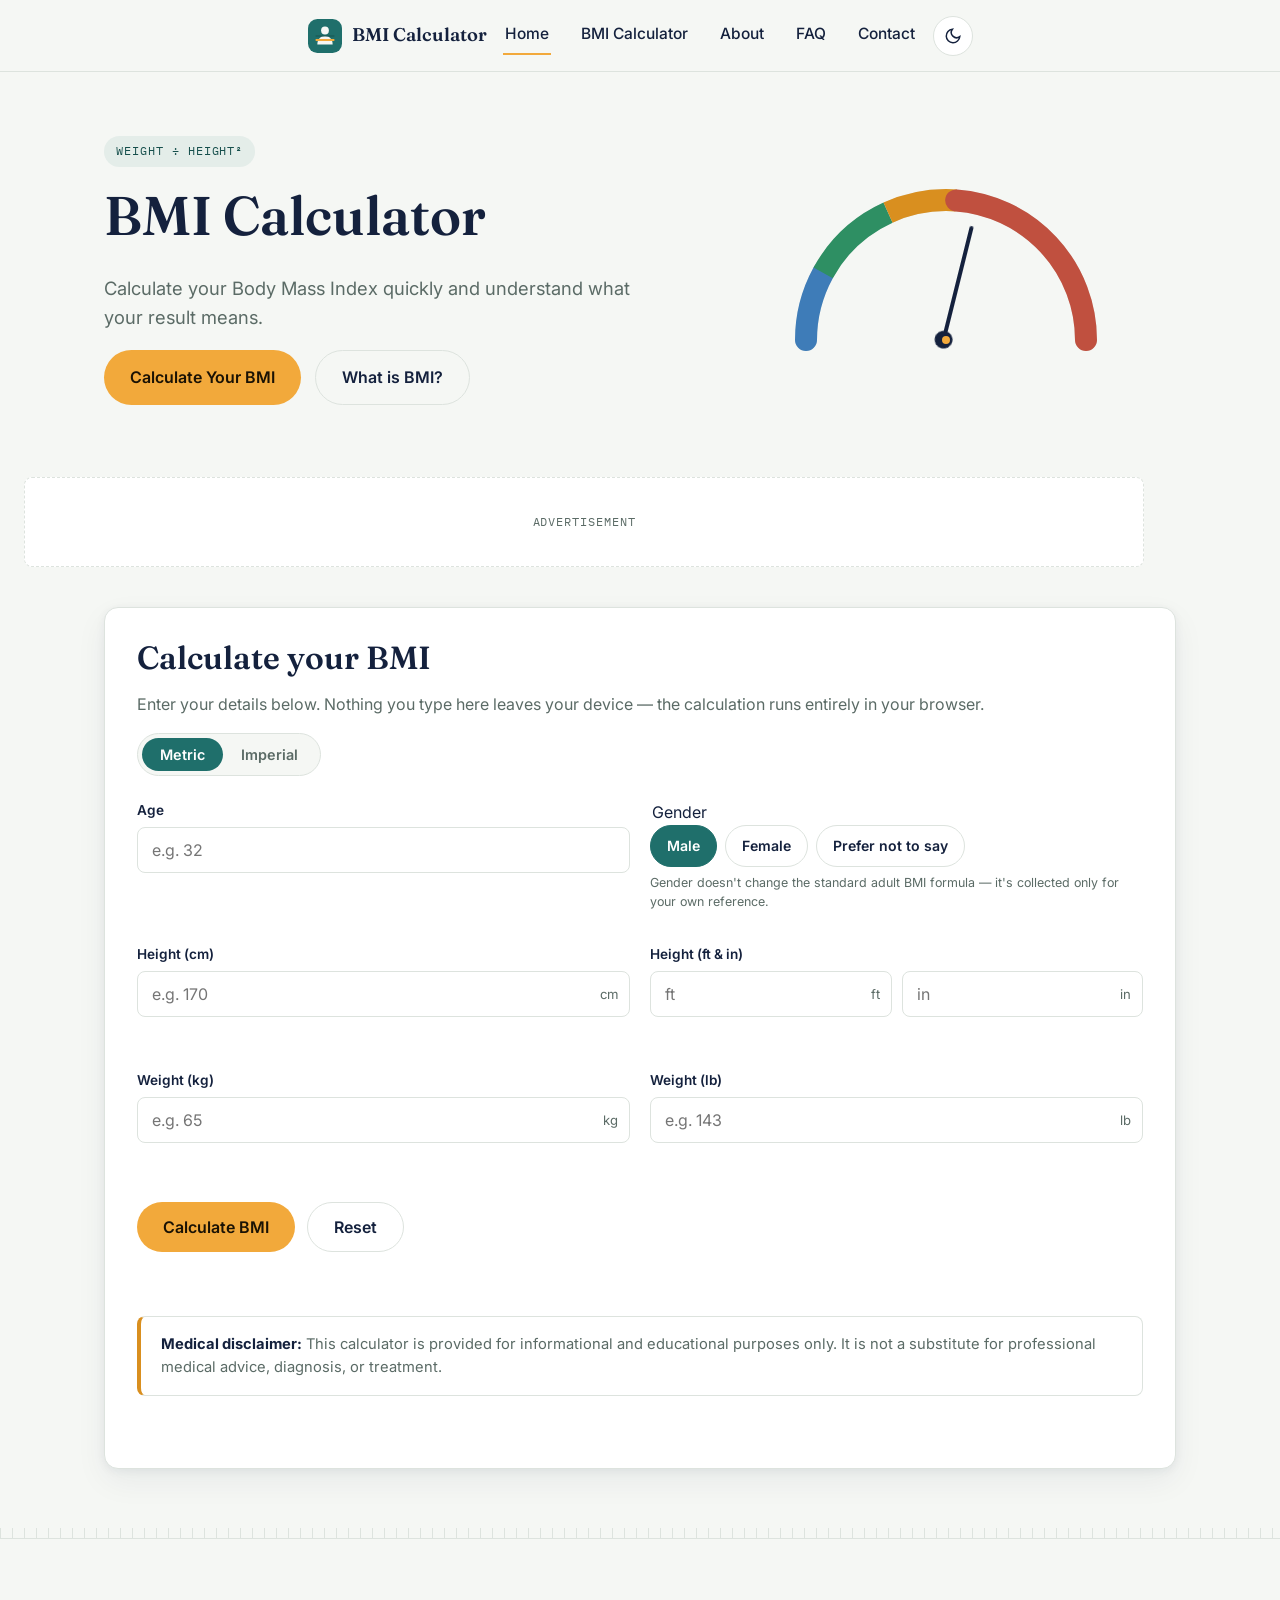
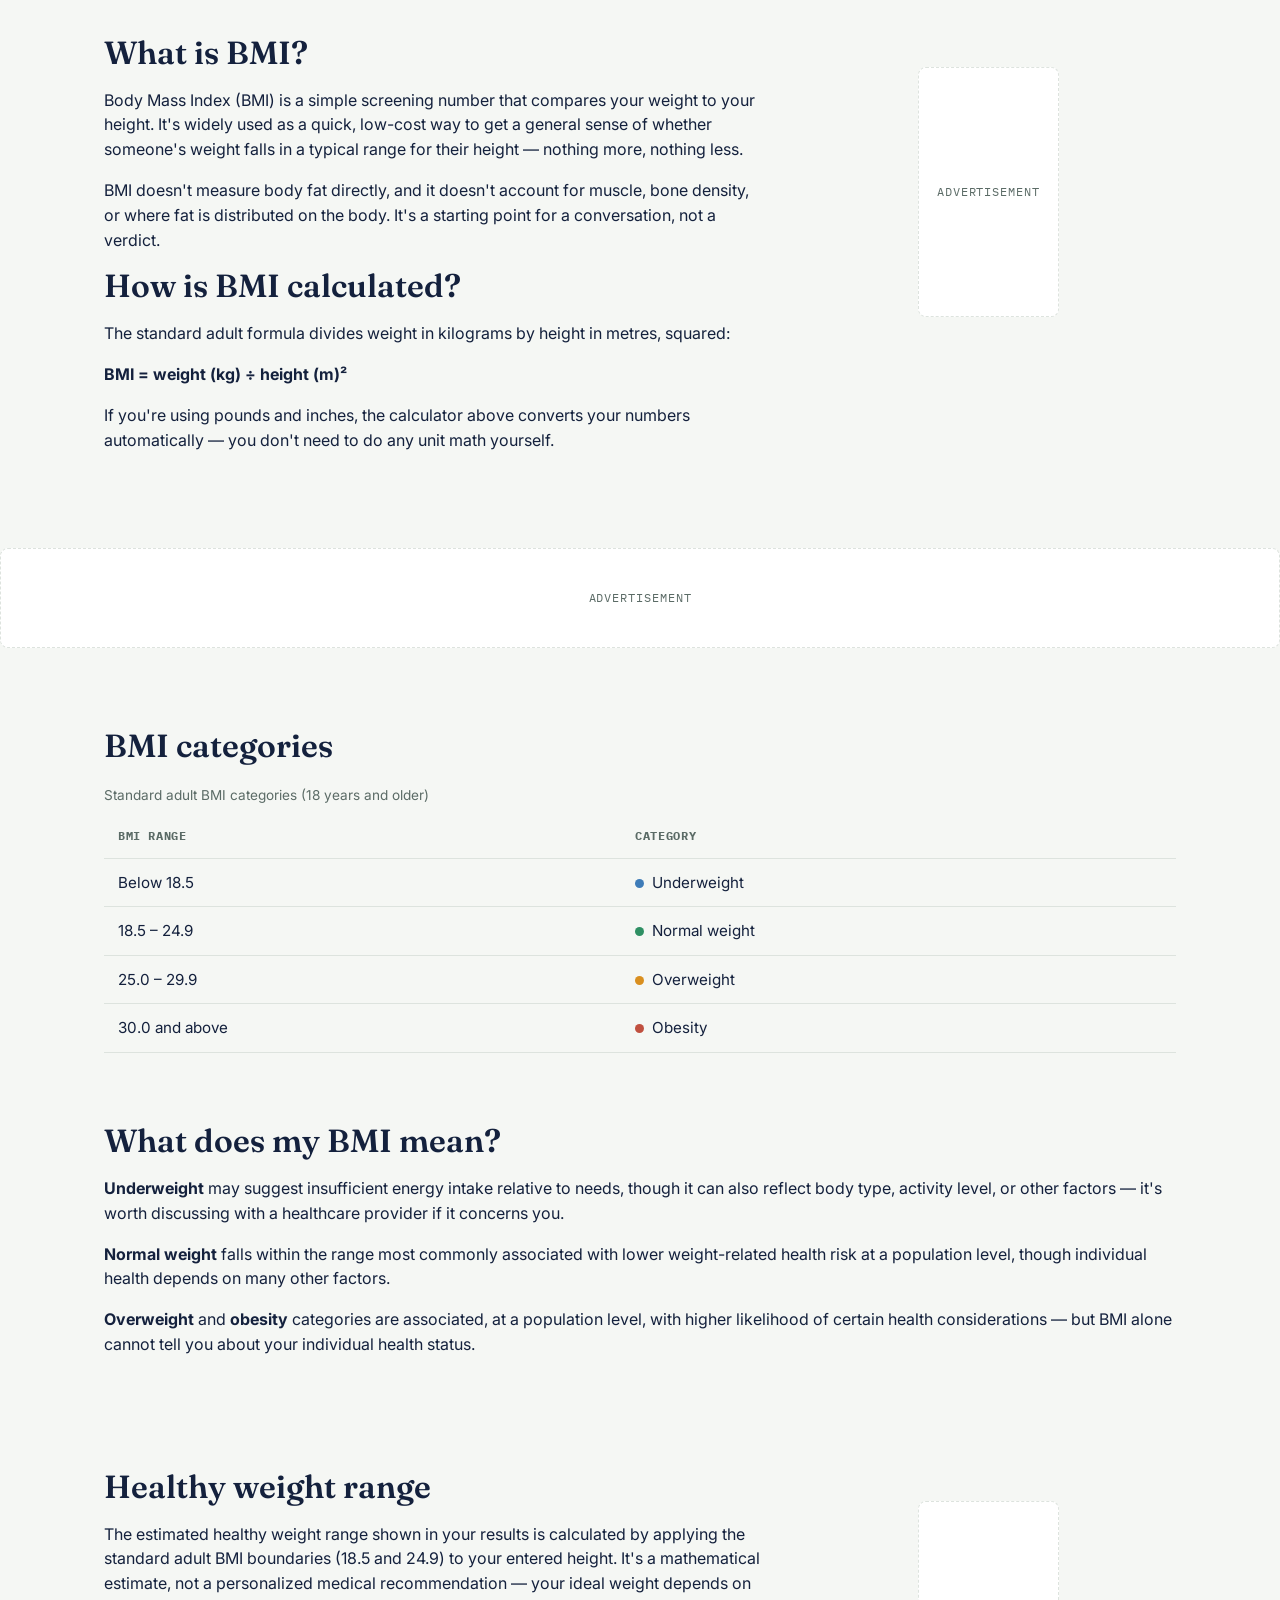
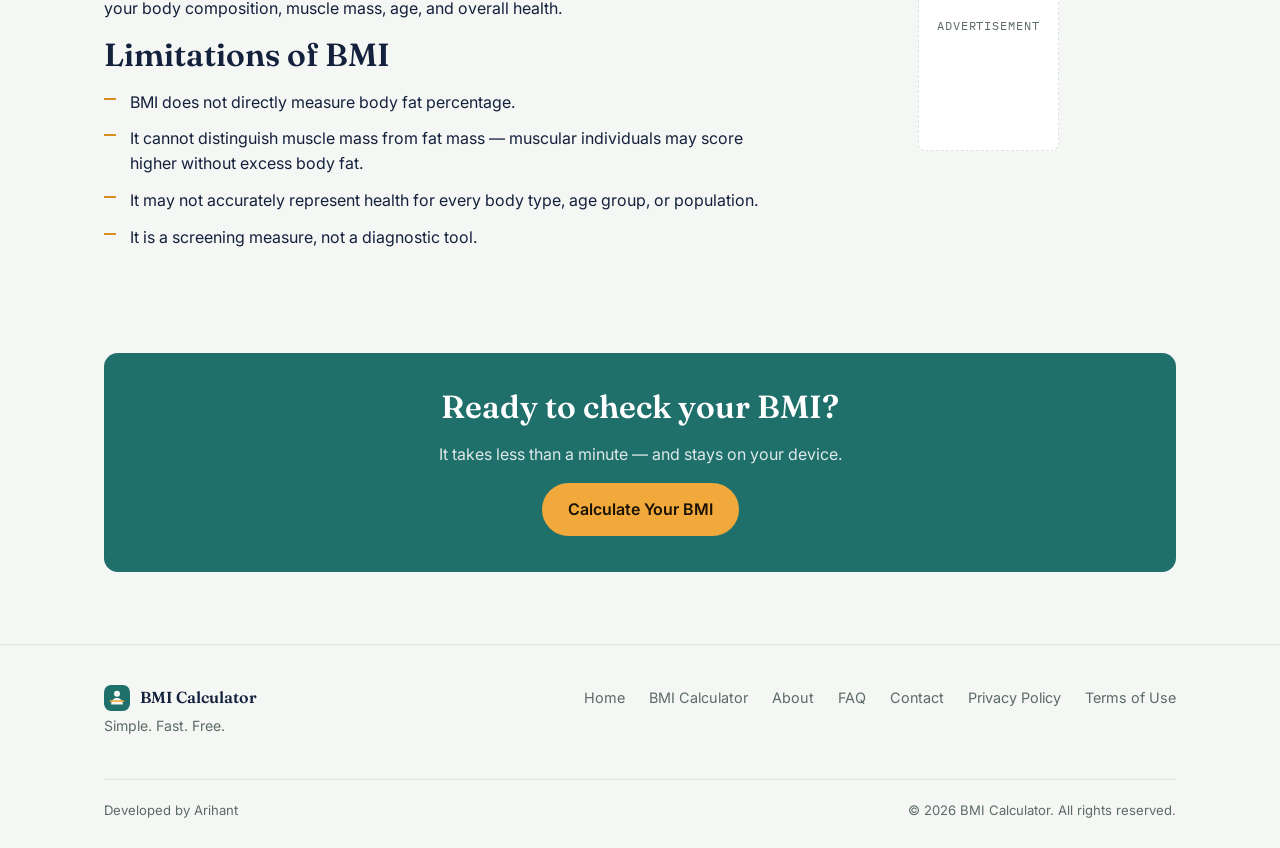
==== index.html @ 626997ce "Add files via upload" ====
<!DOCTYPE html>
<html lang="en">
<head>
<meta charset="UTF-8">
<meta name="viewport" content="width=device-width, initial-scale=1.0">
<title>BMI Calculator – Calculate Your Body Mass Index</title>
<meta name="description" content="Calculate your Body Mass Index (BMI) instantly with metric or imperial units. See your BMI category, a visual scale, and an estimated healthy weight range.">
<link rel="canonical" href="https://YOUR-DOMAIN.com/">

<!-- Open Graph -->
<meta property="og:title" content="BMI Calculator – Calculate Your Body Mass Index">
<meta property="og:description" content="A fast, free, and private BMI calculator with a visual scale and healthy weight range estimate.">
<meta property="og:type" content="website">
<meta property="og:url" content="https://YOUR-DOMAIN.com/">
<meta property="og:site_name" content="BMI Calculator">

<!-- Twitter / X -->
<meta name="twitter:card" content="summary">
<meta name="twitter:title" content="BMI Calculator – Calculate Your Body Mass Index">
<meta name="twitter:description" content="Calculate your BMI instantly and understand what your result means.">

<link rel="icon" href="favicon.svg" type="image/svg+xml">
<link rel="preconnect" href="https://fonts.googleapis.com">
<link rel="preconnect" href="https://fonts.gstatic.com" crossorigin>
<link href="https://fonts.googleapis.com/css2?family=Fraunces:opsz,wght@9..144,500;9..144,600&family=Inter:wght@400;500;600;700&family=IBM+Plex+Mono:wght@500;600&display=swap" rel="stylesheet">
<link rel="stylesheet" href="style.css">

<script type="application/ld+json">
{
  "@context": "https://schema.org",
  "@type": "WebSite",
  "name": "BMI Calculator",
  "url": "https://YOUR-DOMAIN.com/"
}
</script>
<script type="application/ld+json">
{
  "@context": "https://schema.org",
  "@type": "WebPage",
  "name": "BMI Calculator – Calculate Your Body Mass Index",
  "url": "https://YOUR-DOMAIN.com/",
  "description": "Calculate your Body Mass Index (BMI) instantly with metric or imperial units."
}
</script>
</head>
<body>
<a class="skip-link" href="#main">Skip to content</a>

<header class="site-header">
  <div class="container">
    <a href="index.html" class="brand">
      <svg viewBox="0 0 40 40" aria-hidden="true" focusable="false">
        <rect width="40" height="40" rx="11" fill="var(--teal)"/>
        <circle cx="20" cy="13.5" r="4.6" fill="var(--paper)"/>
        <path d="M11 30c0-6.5 4-10 9-10s9 3.5 9 10" fill="var(--paper)"/>
        <rect x="9" y="19" width="22" height="2" fill="var(--teal-dark)" opacity="0.5"/>
        <rect x="9" y="23.5" width="22" height="2.4" fill="var(--amber)"/>
      </svg>
      <span class="brand-full">BMI Calculator</span>
      <span class="brand-compact">BMI</span>
    </a>

    <nav class="main-nav" id="main-nav" aria-label="Primary">
      <a href="index.html" aria-current="page">Home</a>
      <a href="index.html#calculator">BMI Calculator</a>
      <a href="about.html">About</a>
      <a href="faq.html">FAQ</a>
      <a href="contact.html">Contact</a>
    </nav>

    <div class="header-actions">
      <button class="theme-toggle" type="button" aria-pressed="false" aria-label="Toggle dark mode">
        <svg class="icon-moon" viewBox="0 0 24 24" fill="none" stroke="currentColor" stroke-width="2" aria-hidden="true"><path d="M21 12.8A9 9 0 1 1 11.2 3a7 7 0 0 0 9.8 9.8Z"/></svg>
        <svg class="icon-sun" viewBox="0 0 24 24" fill="none" stroke="currentColor" stroke-width="2" aria-hidden="true"><circle cx="12" cy="12" r="4"/><path d="M12 2v3M12 19v3M4.2 4.2l2.1 2.1M17.7 17.7l2.1 2.1M2 12h3M19 12h3M4.2 19.8l2.1-2.1M17.7 6.3l2.1-2.1"/></svg>
      </button>
      <button class="nav-toggle" type="button" aria-expanded="false" aria-controls="main-nav" aria-label="Toggle menu">
        <svg viewBox="0 0 24 24" fill="none" stroke="currentColor" stroke-width="2" aria-hidden="true"><path d="M3 6h18M3 12h18M3 18h18"/></svg>
      </button>
    </div>
  </div>
</header>

<main id="main">

  <section class="hero">
    <div class="container">
      <div>
        <span class="hero-eyebrow">weight ÷ height²</span>
        <h1>BMI Calculator</h1>
        <p class="lead">Calculate your Body Mass Index quickly and understand what your result means.</p>
        <div class="hero-actions">
          <a href="#calculator" class="btn btn-primary">Calculate Your BMI</a>
          <a href="#what-is-bmi" class="btn btn-secondary">What is BMI?</a>
        </div>
      </div>
      <div class="hero-dial-wrap">
        <svg class="hero-dial" viewBox="0 0 320 200" aria-hidden="true" focusable="false">
          <path d="M20 170 A140 140 0 0 1 300 170" fill="none" stroke="var(--line)" stroke-width="22" stroke-linecap="round"/>
          <path d="M20 170 A140 140 0 0 1 300 170" fill="none" stroke="var(--cat-under)" stroke-width="22" stroke-dasharray="70 380" stroke-linecap="round"/>
          <path d="M20 170 A140 140 0 0 1 300 170" fill="none" stroke="var(--cat-normal)" stroke-width="22" stroke-dasharray="90 380" stroke-dashoffset="-70" stroke-linecap="butt"/>
          <path d="M20 170 A140 140 0 0 1 300 170" fill="none" stroke="var(--cat-over)" stroke-width="22" stroke-dasharray="70 380" stroke-dashoffset="-160" stroke-linecap="butt"/>
          <path d="M20 170 A140 140 0 0 1 300 170" fill="none" stroke="var(--cat-obese)" stroke-width="22" stroke-dasharray="210 380" stroke-dashoffset="-230" stroke-linecap="round"/>
          <g class="dial-needle">
            <line x1="160" y1="170" x2="160" y2="55" stroke="var(--ink)" stroke-width="4" stroke-linecap="round"/>
            <circle cx="160" cy="170" r="9" fill="var(--ink)"/>
          </g>
          <circle cx="160" cy="170" r="4" fill="var(--amber)"/>
        </svg>
      </div>
    </div>
  </section>

  <div class="ad-slot ad-slot-banner" role="complementary" aria-label="Advertisement placeholder">ADVERTISEMENT</div>

  <section class="calculator-section" id="calculator">
    <div class="container">
      <div class="calculator-card">
        <h2>Calculate your BMI</h2>
        <p class="muted">Enter your details below. Nothing you type here leaves your device — the calculation runs entirely in your browser.</p>

        <div class="unit-switch" role="group" aria-label="Unit system">
          <button type="button" data-unit="metric" aria-pressed="true">Metric</button>
          <button type="button" data-unit="imperial" aria-pressed="false">Imperial</button>
        </div>

        <form id="bmi-form" novalidate>
          <div class="form-grid">

            <div class="field">
              <label for="age">Age</label>
              <input type="number" id="age" name="age" min="2" max="120" step="1" inputmode="numeric" placeholder="e.g. 32" aria-describedby="age-error">
              <p class="field-error" id="age-error" aria-live="polite"></p>
            </div>

            <fieldset class="field">
              <legend>Gender</legend>
              <div class="radio-row">
                <label class="radio-pill">
                  <input type="radio" name="gender" value="male" checked>
                  <span>Male</span>
                </label>
                <label class="radio-pill">
                  <input type="radio" name="gender" value="female">
                  <span>Female</span>
                </label>
                <label class="radio-pill">
                  <input type="radio" name="gender" value="unspecified">
                  <span>Prefer not to say</span>
                </label>
              </div>
              <p class="hint">Gender doesn't change the standard adult BMI formula — it's collected only for your own reference.</p>
            </fieldset>

            <div class="field" id="height-metric-wrap">
              <label for="height-cm">Height (cm)</label>
              <div class="input-suffix-wrap">
                <input type="number" id="height-cm" name="height-cm" min="60" max="260" step="0.1" inputmode="decimal" placeholder="e.g. 170" aria-describedby="height-cm-error">
                <span class="input-suffix">cm</span>
              </div>
              <p class="field-error" id="height-cm-error" aria-live="polite"></p>
            </div>

            <div class="field" id="height-imperial-wrap" hidden>
              <label for="height-ft">Height (ft &amp; in)</label>
              <div class="input-row">
                <div class="input-suffix-wrap">
                  <input type="number" id="height-ft" name="height-ft" min="1" max="8" step="1" inputmode="numeric" placeholder="ft">
                  <span class="input-suffix">ft</span>
                </div>
                <div class="input-suffix-wrap">
                  <input type="number" id="height-in" name="height-in" min="0" max="11" step="1" inputmode="numeric" placeholder="in">
                  <span class="input-suffix">in</span>
                </div>
              </div>
              <p class="field-error" id="height-ft-error" aria-live="polite"></p>
            </div>

            <div class="field" id="weight-metric-wrap">
              <label for="weight-kg">Weight (kg)</label>
              <div class="input-suffix-wrap">
                <input type="number" id="weight-kg" name="weight-kg" min="2" max="400" step="0.1" inputmode="decimal" placeholder="e.g. 65" aria-describedby="weight-kg-error">
                <span class="input-suffix">kg</span>
              </div>
              <p class="field-error" id="weight-kg-error" aria-live="polite"></p>
            </div>

            <div class="field" id="weight-imperial-wrap" hidden>
              <label for="weight-lb">Weight (lb)</label>
              <div class="input-suffix-wrap">
                <input type="number" id="weight-lb" name="weight-lb" min="4" max="900" step="0.1" inputmode="decimal" placeholder="e.g. 143">
                <span class="input-suffix">lb</span>
              </div>
              <p class="field-error" id="weight-lb-error" aria-live="polite"></p>
            </div>

          </div>

          <div class="form-actions">
            <button type="submit" class="btn btn-primary">Calculate BMI</button>
            <button type="button" id="reset-btn" class="btn btn-secondary">Reset</button>
          </div>
          <p class="status-msg" id="status-msg" role="status" aria-live="polite"></p>
        </form>

        <div class="results-panel" id="results-panel" aria-live="polite">
          <div class="readout">
            <div>
              <div class="readout-label">Your BMI</div>
              <div class="readout-value" id="readout-value">0.0</div>
            </div>
            <div class="readout-category">
              <span class="cat-dot" id="category-dot"></span><span id="readout-category">—</span>
            </div>
          </div>

          <div class="gauge-wrap">
            <div class="gauge-labels">
              <span>Underweight</span><span>Normal</span><span>Overweight</span><span>Obesity</span>
            </div>
            <div class="gauge-track">
              <span class="gauge-seg under"></span>
              <span class="gauge-seg normal"></span>
              <span class="gauge-seg over"></span>
              <span class="gauge-seg obese"></span>
              <span class="gauge-marker" id="gauge-marker" data-bmi="0.0"></span>
            </div>
            <div class="gauge-ticks"><span>10</span><span>18.5</span><span>25</span><span>30</span><span>40+</span></div>
          </div>

          <div class="teen-notice" id="teen-notice" hidden>
            <h3>About BMI for people under 18</h3>
            <p>Standard adult BMI categories (underweight, normal, overweight, obesity) don't directly apply to children and teenagers. Pediatric BMI is typically interpreted using <strong>age- and sex-specific BMI percentiles</strong> compared against growth charts, since healthy body composition changes as children grow. This calculator does not provide a pediatric diagnosis or percentile assessment — a pediatrician or healthcare provider is the right resource for interpreting a young person's BMI.</p>
          </div>

          <div class="results-grid" id="adult-stats">
            <div class="result-stat">
              <div class="stat-label">Adult BMI reference range (normal)</div>
              <div class="stat-value" id="stat-range">18.5 – 24.9</div>
            </div>
            <div class="result-stat">
              <div class="stat-label">Estimated healthy weight range for your height</div>
              <div class="stat-value" id="stat-healthy-weight">—</div>
            </div>
          </div>

          <div class="result-actions">
            <button type="button" id="calc-again-btn" class="btn-ghost">Calculate again</button>
            <button type="button" id="copy-btn" class="btn-ghost">Copy result</button>
            <button type="button" id="share-btn" class="btn-ghost">Share result</button>
          </div>

          <div class="history-block">
            <h3>Your recent results</h3>
            <p class="hint muted">Saved only on this device. You can clear it anytime.</p>
            <ul class="history-list" id="history-list"></ul>
            <button type="button" id="clear-history" class="link-danger">Clear saved results</button>
          </div>
        </div>

        <div class="disclaimer">
          <strong>Medical disclaimer:</strong> This calculator is provided for informational and educational purposes only. It is not a substitute for professional medical advice, diagnosis, or treatment.
        </div>
      </div>
    </div>
  </section>

  <div class="tick-rule" aria-hidden="true"></div>

  <section class="section" id="what-is-bmi">
    <div class="container">
      <div class="two-col">
        <div>
          <h2>What is BMI?</h2>
          <p>Body Mass Index (BMI) is a simple screening number that compares your weight to your height. It's widely used as a quick, low-cost way to get a general sense of whether someone's weight falls in a typical range for their height — nothing more, nothing less.</p>
          <p>BMI doesn't measure body fat directly, and it doesn't account for muscle, bone density, or where fat is distributed on the body. It's a starting point for a conversation, not a verdict.</p>

          <h2>How is BMI calculated?</h2>
          <p>The standard adult formula divides weight in kilograms by height in metres, squared:</p>
          <p><strong>BMI = weight (kg) ÷ height (m)²</strong></p>
          <p>If you're using pounds and inches, the calculator above converts your numbers automatically — you don't need to do any unit math yourself.</p>
        </div>

        <div class="ad-slot ad-slot-sidebar" role="complementary" aria-label="Advertisement placeholder">ADVERTISEMENT</div>
      </div>
    </div>
  </section>

  <div class="ad-slot ad-slot-inline" role="complementary" aria-label="Advertisement placeholder">ADVERTISEMENT</div>

  <section class="section">
    <div class="container">
      <h2>BMI categories</h2>
      <table class="bmi-table">
        <caption>Standard adult BMI categories (18 years and older)</caption>
        <thead>
          <tr><th scope="col">BMI range</th><th scope="col">Category</th></tr>
        </thead>
        <tbody>
          <tr><td>Below 18.5</td><td><span class="cat-dot" style="background:var(--cat-under)"></span>Underweight</td></tr>
          <tr><td>18.5 – 24.9</td><td><span class="cat-dot" style="background:var(--cat-normal)"></span>Normal weight</td></tr>
          <tr><td>25.0 – 29.9</td><td><span class="cat-dot" style="background:var(--cat-over)"></span>Overweight</td></tr>
          <tr><td>30.0 and above</td><td><span class="cat-dot" style="background:var(--cat-obese)"></span>Obesity</td></tr>
        </tbody>
      </table>

      <h2 style="margin-top:2.2em">What does my BMI mean?</h2>
      <p><strong>Underweight</strong> may suggest insufficient energy intake relative to needs, though it can also reflect body type, activity level, or other factors — it's worth discussing with a healthcare provider if it concerns you.</p>
      <p><strong>Normal weight</strong> falls within the range most commonly associated with lower weight-related health risk at a population level, though individual health depends on many other factors.</p>
      <p><strong>Overweight</strong> and <strong>obesity</strong> categories are associated, at a population level, with higher likelihood of certain health considerations — but BMI alone cannot tell you about your individual health status.</p>
    </div>
  </section>

  <section class="section">
    <div class="container two-col">
      <div>
        <h2>Healthy weight range</h2>
        <p>The estimated healthy weight range shown in your results is calculated by applying the standard adult BMI boundaries (18.5 and 24.9) to your entered height. It's a mathematical estimate, not a personalized medical recommendation — your ideal weight depends on your body composition, muscle mass, age, and overall health.</p>

        <h2>Limitations of BMI</h2>
        <ul class="limits-list">
          <li>BMI does not directly measure body fat percentage.</li>
          <li>It cannot distinguish muscle mass from fat mass — muscular individuals may score higher without excess body fat.</li>
          <li>It may not accurately represent health for every body type, age group, or population.</li>
          <li>It is a screening measure, not a diagnostic tool.</li>
        </ul>
      </div>
      <div class="ad-slot ad-slot-sidebar" role="complementary" aria-label="Advertisement placeholder">ADVERTISEMENT</div>
    </div>
  </section>

  <section class="section">
    <div class="container">
      <div class="cta-banner">
        <h2>Ready to check your BMI?</h2>
        <p style="color:rgba(255,255,255,0.85)">It takes less than a minute — and stays on your device.</p>
        <a href="#calculator" class="btn btn-primary">Calculate Your BMI</a>
      </div>
    </div>
  </section>

</main>

<footer class="site-footer">
  <div class="container">
    <div class="footer-top">
      <div>
        <div class="footer-brand">
          <svg viewBox="0 0 40 40" aria-hidden="true" focusable="false">
            <rect width="40" height="40" rx="11" fill="var(--teal)"/>
            <circle cx="20" cy="13.5" r="4.6" fill="var(--paper)"/>
            <path d="M11 30c0-6.5 4-10 9-10s9 3.5 9 10" fill="var(--paper)"/>
            <rect x="9" y="23.5" width="22" height="2.4" fill="var(--amber)"/>
          </svg>
          <span>BMI Calculator</span>
        </div>
        <p class="footer-tagline">Simple. Fast. Free.</p>
      </div>
      <ul class="footer-links">
        <li><a href="index.html">Home</a></li>
        <li><a href="index.html#calculator">BMI Calculator</a></li>
        <li><a href="about.html">About</a></li>
        <li><a href="faq.html">FAQ</a></li>
        <li><a href="contact.html">Contact</a></li>
        <li><a href="privacy.html">Privacy Policy</a></li>
        <li><a href="terms.html">Terms of Use</a></li>
      </ul>
    </div>
    <div class="footer-bottom">
      <span>Developed by Arihant</span>
      <span>© 2026 BMI Calculator. All rights reserved.</span>
    </div>
  </div>
</footer>

<script src="script.js"></script>
</body>
</html>
---- style.css ----
/* =========================================================
   BMI Calculator — style.css
   Design language: "instrument readout" — a digital scale
   display paired with a measuring-tape tick rhythm.
   ========================================================= */

/* ---------- Design tokens ---------- */
:root {
  /* Brand colors */
  --ink: #14213D;          /* primary text, dark navy */
  --teal: #1F6F6B;         /* primary brand color */
  --teal-dark: #164F4C;
  --amber: #F2A93B;        /* accent — CTA, gauge marker */
  --amber-dark: #D98F1F;

  /* Neutrals */
  --paper: #F5F7F4;        /* page background */
  --surface: #FFFFFF;      /* card surface */
  --line: #DDE3DE;         /* hairline borders */
  --muted: #5B6B66;        /* secondary text */

  /* Category colors (never used alone — always paired with text/icon) */
  --cat-under: #3E7CB8;
  --cat-normal: #2E8F63;
  --cat-over: #D98F1F;
  --cat-obese: #C0503F;

  /* Type */
  --font-display: "Fraunces", Georgia, serif;
  --font-body: "Inter", -apple-system, BlinkMacSystemFont, "Segoe UI", sans-serif;
  --font-mono: "IBM Plex Mono", "SFMono-Regular", Consolas, monospace;

  /* Layout */
  --maxw: 1120px;
  --radius: 14px;
  --radius-sm: 8px;
  --shadow: 0 2px 10px rgba(20, 33, 61, 0.06), 0 12px 32px rgba(20, 33, 61, 0.06);
  --header-h: 72px;

  color-scheme: light;
}

[data-theme="dark"] {
  --ink: #E7ECEF;
  --teal: #4FBDB6;
  --teal-dark: #2E8A84;
  --amber: #F2B75C;
  --amber-dark: #D99A2E;

  --paper: #0F1720;
  --surface: #182430;
  --line: #2A3946;
  --muted: #9DB0AC;

  --cat-under: #6FA8DC;
  --cat-normal: #5FBF8E;
  --cat-over: #E3A94A;
  --cat-obese: #E07A68;

  --shadow: 0 2px 12px rgba(0, 0, 0, 0.35), 0 20px 40px rgba(0, 0, 0, 0.3);
  color-scheme: dark;
}

/* ---------- Reset ---------- */
* { box-sizing: border-box; }
html, body { margin: 0; padding: 0; }
img, svg { display: block; max-width: 100%; }
button { font-family: inherit; }
ul { margin: 0; padding: 0; }

html {
  scroll-behavior: smooth;
}
@media (prefers-reduced-motion: reduce) {
  html { scroll-behavior: auto; }
  *, *::before, *::after { animation-duration: 0.001ms !important; transition-duration: 0.001ms !important; }
}

body {
  font-family: var(--font-body);
  background: var(--paper);
  color: var(--ink);
  line-height: 1.55;
  -webkit-font-smoothing: antialiased;
  transition: background-color 0.25s ease, color 0.25s ease;
  overflow-x: hidden;
}

a { color: var(--teal-dark); text-decoration: none; }
[data-theme="dark"] a { color: var(--teal); }
a:hover { text-decoration: underline; }

h1, h2, h3 {
  font-family: var(--font-display);
  color: var(--ink);
  line-height: 1.15;
  margin: 0 0 0.5em;
  font-optical-sizing: auto;
}

h1 { font-size: clamp(2.2rem, 4.5vw, 3.4rem); font-weight: 600; }
h2 { font-size: clamp(1.5rem, 2.6vw, 2rem); font-weight: 600; }
h3 { font-size: 1.15rem; font-weight: 600; }

p { margin: 0 0 1em; color: var(--ink); }
.muted { color: var(--muted); }

.container {
  max-width: var(--maxw);
  margin: 0 auto;
  padding: 0 24px;
}

.visually-hidden {
  position: absolute;
  width: 1px; height: 1px;
  overflow: hidden;
  clip: rect(0 0 0 0);
  white-space: nowrap;
}

/* Focus visibility */
a:focus-visible,
button:focus-visible,
input:focus-visible,
select:focus-visible,
summary:focus-visible,
[tabindex]:focus-visible {
  outline: 3px solid var(--amber-dark);
  outline-offset: 2px;
  border-radius: 4px;
}

/* Tick-rule divider — the site's recurring measurement motif */
.tick-rule {
  height: 14px;
  background-image: repeating-linear-gradient(
    to right,
    var(--line) 0, var(--line) 1px, transparent 1px, transparent 12px
  );
  background-position: bottom;
  background-size: 100% 10px;
  background-repeat: repeat-x;
  border-bottom: 1px solid var(--line);
  margin: 0 0 48px;
}

/* ---------- Skip link ---------- */
.skip-link {
  position: absolute;
  left: -999px;
  top: 0;
  background: var(--ink);
  color: var(--paper);
  padding: 10px 16px;
  z-index: 200;
  border-radius: 0 0 8px 0;
}
.skip-link:focus {
  left: 0;
}

/* ---------- Header ---------- */
.site-header {
  position: sticky;
  top: 0;
  z-index: 100;
  background: var(--paper);
  border-bottom: 1px solid var(--line);
  height: var(--header-h);
  display: flex;
  align-items: center;
}
.site-header .container {
  display: flex;
  align-items: center;
  justify-content: space-between;
  gap: 16px;
}

.brand {
  display: flex;
  align-items: center;
  gap: 10px;
  font-family: var(--font-display);
  font-weight: 600;
  font-size: 1.15rem;
  color: var(--ink);
}
.brand:hover { text-decoration: none; }
.brand svg { width: 34px; height: 34px; flex-shrink: 0; }
.brand .brand-compact { display: none; }

.main-nav {
  display: flex;
  align-items: center;
  gap: 28px;
}
.main-nav a {
  color: var(--ink);
  font-size: 0.97rem;
  font-weight: 500;
  padding: 6px 2px;
  border-bottom: 2px solid transparent;
}
.main-nav a:hover,
.main-nav a[aria-current="page"] {
  border-bottom-color: var(--amber);
  text-decoration: none;
}

.header-actions {
  display: flex;
  align-items: center;
  gap: 10px;
}

.theme-toggle {
  width: 40px;
  height: 40px;
  border-radius: 50%;
  border: 1px solid var(--line);
  background: var(--surface);
  display: inline-flex;
  align-items: center;
  justify-content: center;
  cursor: pointer;
  color: var(--ink);
  transition: transform 0.2s ease, background-color 0.2s ease;
}
.theme-toggle:hover { transform: rotate(15deg); }
.theme-toggle svg { width: 18px; height: 18px; }
.theme-toggle .icon-sun { display: none; }
[data-theme="dark"] .theme-toggle .icon-moon { display: none; }
[data-theme="dark"] .theme-toggle .icon-sun { display: block; }

.nav-toggle {
  display: none;
  width: 40px;
  height: 40px;
  border: 1px solid var(--line);
  border-radius: var(--radius-sm);
  background: var(--surface);
  align-items: center;
  justify-content: center;
  cursor: pointer;
}
.nav-toggle svg { width: 20px; height: 20px; color: var(--ink); }

@media (max-width: 820px) {
  .main-nav {
    position: absolute;
    top: var(--header-h);
    left: 0;
    right: 0;
    background: var(--paper);
    border-bottom: 1px solid var(--line);
    flex-direction: column;
    align-items: stretch;
    gap: 0;
    padding: 8px 24px 16px;
    display: none;
    box-shadow: var(--shadow);
  }
  .main-nav.open { display: flex; }
  .main-nav a {
    padding: 12px 0;
    border-bottom: 1px solid var(--line);
  }
  .nav-toggle { display: inline-flex; }
  .brand .brand-full { display: none; }
  .brand .brand-compact { display: inline; }
}

/* ---------- Hero ---------- */
.hero {
  padding: 64px 0 40px;
}
.hero .container {
  display: grid;
  grid-template-columns: 1.1fr 0.9fr;
  gap: 48px;
  align-items: center;
}
.hero-eyebrow {
  display: inline-flex;
  align-items: center;
  gap: 8px;
  font-family: var(--font-mono);
  font-size: 0.75rem;
  letter-spacing: 0.08em;
  text-transform: uppercase;
  color: var(--teal-dark);
  background: rgba(31, 111, 107, 0.08);
  padding: 6px 12px;
  border-radius: 999px;
  margin-bottom: 18px;
}
[data-theme="dark"] .hero-eyebrow { color: var(--teal); background: rgba(79, 189, 182, 0.12); }

.hero p.lead {
  font-size: 1.15rem;
  color: var(--muted);
  max-width: 46ch;
}
.btn {
  display: inline-flex;
  align-items: center;
  gap: 8px;
  font-weight: 600;
  font-size: 1rem;
  padding: 14px 26px;
  border-radius: 999px;
  border: none;
  cursor: pointer;
  transition: transform 0.15s ease, box-shadow 0.15s ease, background-color 0.15s ease;
  font-family: var(--font-body);
}
.btn-primary {
  background: var(--amber);
  color: #1A1204;
}
.btn-primary:hover { background: var(--amber-dark); transform: translateY(-1px); }
.btn-secondary {
  background: transparent;
  color: var(--ink);
  border: 1px solid var(--line);
}
.btn-secondary:hover { border-color: var(--teal); color: var(--teal-dark); }
[data-theme="dark"] .btn-secondary:hover { color: var(--teal); }

.hero-actions { display: flex; gap: 14px; margin-top: 8px; flex-wrap: wrap; }

/* Hero dial illustration */
.hero-dial-wrap { display: flex; justify-content: center; }
.hero-dial { width: min(320px, 100%); height: auto; }
.dial-needle {
  transform-origin: 160px 160px;
  animation: needle-settle 1.6s cubic-bezier(.2,.9,.25,1) 0.2s both;
}
@keyframes needle-settle {
  0% { transform: rotate(-70deg); }
  60% { transform: rotate(28deg); }
  100% { transform: rotate(14deg); }
}
@media (prefers-reduced-motion: reduce) {
  .dial-needle { animation: none; transform: rotate(14deg); }
}

@media (max-width: 900px) {
  .hero .container { grid-template-columns: 1fr; text-align: left; }
  .hero-dial-wrap { order: -1; margin-bottom: 8px; }
  .hero-dial { width: 200px; }
}

/* ---------- Ad slots ---------- */
.ad-slot {
  border: 1px dashed var(--line);
  border-radius: var(--radius-sm);
  background: var(--surface);
  color: var(--muted);
  font-family: var(--font-mono);
  font-size: 0.72rem;
  letter-spacing: 0.08em;
  text-transform: uppercase;
  display: flex;
  align-items: center;
  justify-content: center;
  text-align: center;
  padding: 18px;
  margin: 32px auto;
}
.ad-slot-banner { max-width: var(--maxw); min-height: 90px; margin-left: 24px; margin-right: 24px; }
.ad-slot-inline { min-height: 100px; }
.ad-slot-sidebar { min-height: 250px; }

/* ---------- Calculator ---------- */
.calculator-section { padding: 8px 0 56px; }
.calculator-card {
  background: var(--surface);
  border: 1px solid var(--line);
  border-radius: var(--radius);
  box-shadow: var(--shadow);
  padding: 32px;
}

.unit-switch {
  display: inline-flex;
  border: 1px solid var(--line);
  border-radius: 999px;
  padding: 4px;
  background: var(--paper);
  margin-bottom: 24px;
}
.unit-switch button {
  border: none;
  background: transparent;
  padding: 8px 18px;
  border-radius: 999px;
  font-weight: 600;
  font-size: 0.9rem;
  color: var(--muted);
  cursor: pointer;
}
.unit-switch button[aria-pressed="true"] {
  background: var(--teal);
  color: #fff;
}

.form-grid {
  display: grid;
  grid-template-columns: repeat(2, 1fr);
  gap: 20px;
}
.field { display: flex; flex-direction: column; gap: 6px; }
.field.full { grid-column: 1 / -1; }
.field label {
  font-size: 0.85rem;
  font-weight: 600;
  color: var(--ink);
}
.field .hint { font-size: 0.78rem; color: var(--muted); }

.input-row { display: flex; gap: 10px; }
.input-suffix-wrap {
  position: relative;
  flex: 1;
  min-width: 0;
}
input[type="number"], input[type="text"], select {
  width: 100%;
  padding: 12px 14px;
  border: 1px solid var(--line);
  border-radius: var(--radius-sm);
  background: var(--surface);
  color: var(--ink);
  font-size: 1rem;
  font-family: var(--font-body);
  transition: border-color 0.15s ease;
}
input[type="number"]::-webkit-outer-spin-button,
input[type="number"]::-webkit-inner-spin-button { margin-left: 4px; }
input:focus, select:focus { border-color: var(--teal); }
.input-suffix {
  position: absolute;
  right: 12px;
  top: 50%;
  transform: translateY(-50%);
  font-size: 0.82rem;
  color: var(--muted);
  pointer-events: none;
}

fieldset.field {
  border: none;
  padding: 0;
  margin: 0;
}
.radio-row { display: flex; gap: 8px; flex-wrap: wrap; }
.radio-pill {
  position: relative;
}
.radio-pill input {
  position: absolute;
  opacity: 0;
  width: 100%; height: 100%;
  cursor: pointer;
  margin: 0;
}
.radio-pill span {
  display: inline-flex;
  padding: 9px 16px;
  border: 1px solid var(--line);
  border-radius: 999px;
  font-size: 0.88rem;
  color: var(--ink);
  cursor: pointer;
}
.radio-pill input:checked + span {
  background: var(--teal);
  border-color: var(--teal);
  color: #fff;
}
.radio-pill input:focus-visible + span {
  outline: 3px solid var(--amber-dark);
  outline-offset: 2px;
}

.field-error {
  font-size: 0.8rem;
  color: var(--cat-obese);
  min-height: 1.1em;
}
input[aria-invalid="true"] { border-color: var(--cat-obese); }

.form-actions {
  display: flex;
  gap: 12px;
  margin-top: 26px;
  flex-wrap: wrap;
}

/* ---------- Results ---------- */
.results-panel {
  margin-top: 32px;
  padding-top: 28px;
  border-top: 1px solid var(--line);
  display: none;
}
.results-panel.visible {
  display: block;
  animation: fade-up 0.35s ease both;
}
@keyframes fade-up {
  from { opacity: 0; transform: translateY(8px); }
  to { opacity: 1; transform: translateY(0); }
}

.readout {
  display: flex;
  align-items: flex-end;
  gap: 24px;
  flex-wrap: wrap;
  background: var(--ink);
  border-radius: var(--radius);
  padding: 24px 28px;
  color: var(--paper);
}
[data-theme="dark"] .readout { background: #0B1116; }
.readout-label {
  font-family: var(--font-mono);
  font-size: 0.72rem;
  letter-spacing: 0.12em;
  text-transform: uppercase;
  color: rgba(245, 247, 244, 0.6);
  margin-bottom: 6px;
}
.readout-value {
  font-family: var(--font-mono);
  font-size: clamp(2.6rem, 8vw, 4.2rem);
  font-weight: 600;
  letter-spacing: 0.02em;
  color: var(--amber);
  line-height: 1;
}
.readout-category {
  font-family: var(--font-display);
  font-size: 1.3rem;
  font-weight: 600;
  color: #fff;
}
.readout-category .cat-dot {
  display: inline-block;
  width: 10px; height: 10px;
  border-radius: 50%;
  margin-right: 8px;
}

.gauge-wrap { margin-top: 28px; }
.gauge-labels {
  display: flex;
  justify-content: space-between;
  font-size: 0.72rem;
  font-family: var(--font-mono);
  text-transform: uppercase;
  letter-spacing: 0.05em;
  color: var(--muted);
  margin-bottom: 6px;
}
.gauge-track {
  position: relative;
  height: 16px;
  border-radius: 999px;
  overflow: visible;
  display: flex;
}
.gauge-seg { height: 100%; }
.gauge-seg:first-child { border-radius: 999px 0 0 999px; }
.gauge-seg:last-child { border-radius: 0 999px 999px 0; }
.gauge-seg.under { background: var(--cat-under); flex: 18.5; }
.gauge-seg.normal { background: var(--cat-normal); flex: 6.4; }
.gauge-seg.over { background: var(--cat-over); flex: 5; }
.gauge-seg.obese { background: var(--cat-obese); flex: 10; }
.gauge-ticks {
  display: flex;
  justify-content: space-between;
  margin-top: 4px;
  font-size: 0.7rem;
  color: var(--muted);
  font-family: var(--font-mono);
}
.gauge-marker {
  position: absolute;
  top: -10px;
  width: 3px;
  height: 34px;
  background: var(--ink);
  border-radius: 2px;
  transform: translateX(-50%);
  transition: left 0.4s cubic-bezier(.2,.9,.25,1);
}
[data-theme="dark"] .gauge-marker { background: #fff; }
.gauge-marker::after {
  content: attr(data-bmi);
  position: absolute;
  top: -26px;
  left: 50%;
  transform: translateX(-50%);
  font-family: var(--font-mono);
  font-size: 0.72rem;
  font-weight: 600;
  color: var(--ink);
  white-space: nowrap;
}

.results-grid {
  display: grid;
  grid-template-columns: repeat(2, 1fr);
  gap: 16px;
  margin-top: 24px;
}
.result-stat {
  background: var(--paper);
  border: 1px solid var(--line);
  border-radius: var(--radius-sm);
  padding: 14px 16px;
}
.result-stat .stat-label {
  font-size: 0.78rem;
  color: var(--muted);
  margin-bottom: 4px;
}
.result-stat .stat-value {
  font-family: var(--font-mono);
  font-weight: 600;
  font-size: 1.05rem;
}

.teen-notice {
  background: rgba(31, 111, 107, 0.08);
  border: 1px solid rgba(31, 111, 107, 0.25);
  border-radius: var(--radius-sm);
  padding: 18px 20px;
  margin-top: 20px;
}
[data-theme="dark"] .teen-notice { background: rgba(79,189,182,0.1); }

.result-actions {
  display: flex;
  gap: 10px;
  margin-top: 24px;
  flex-wrap: wrap;
}
.btn-ghost {
  background: transparent;
  border: 1px solid var(--line);
  color: var(--ink);
  padding: 10px 16px;
  border-radius: 999px;
  font-weight: 600;
  font-size: 0.88rem;
  cursor: pointer;
  display: inline-flex;
  align-items: center;
  gap: 6px;
}
.btn-ghost:hover { border-color: var(--teal); }
.btn-ghost svg { width: 16px; height: 16px; }

.status-msg {
  font-size: 0.85rem;
  color: var(--teal-dark);
  margin-top: 8px;
  min-height: 1.2em;
}
[data-theme="dark"] .status-msg { color: var(--teal); }

/* History */
.history-block { margin-top: 28px; }
.history-list { list-style: none; display: flex; flex-direction: column; gap: 8px; margin: 12px 0 0; }
.history-item {
  display: flex;
  justify-content: space-between;
  align-items: center;
  padding: 10px 14px;
  background: var(--paper);
  border: 1px solid var(--line);
  border-radius: var(--radius-sm);
  font-size: 0.88rem;
}
.history-empty { color: var(--muted); font-size: 0.88rem; }
.link-danger { color: var(--cat-obese); font-size: 0.82rem; background: none; border: none; cursor: pointer; padding: 0; }
.link-danger:hover { text-decoration: underline; }

/* ---------- Disclaimer callout ---------- */
.disclaimer {
  background: var(--surface);
  border: 1px solid var(--line);
  border-left: 4px solid var(--amber-dark);
  border-radius: var(--radius-sm);
  padding: 16px 20px;
  font-size: 0.92rem;
  color: var(--muted);
  margin: 40px 0;
}
.disclaimer strong { color: var(--ink); }

/* ---------- Education sections ---------- */
.section { padding: 48px 0; }
.section-heading { max-width: 62ch; }

.bmi-table {
  width: 100%;
  border-collapse: collapse;
  margin-top: 20px;
  font-size: 0.95rem;
}
.bmi-table caption { text-align: left; font-size: 0.85rem; color: var(--muted); margin-bottom: 8px; }
.bmi-table th, .bmi-table td {
  text-align: left;
  padding: 12px 14px;
  border-bottom: 1px solid var(--line);
}
.bmi-table th { font-family: var(--font-mono); font-size: 0.78rem; text-transform: uppercase; letter-spacing: 0.05em; color: var(--muted); }
.bmi-table td .cat-dot { display: inline-block; width: 9px; height: 9px; border-radius: 50%; margin-right: 8px; }

.two-col {
  display: grid;
  grid-template-columns: 1.4fr 0.8fr;
  gap: 40px;
  align-items: start;
}
@media (max-width: 900px) {
  .two-col { grid-template-columns: 1fr; }
}

.limits-list { list-style: none; display: flex; flex-direction: column; gap: 12px; margin-top: 12px; }
.limits-list li {
  padding-left: 26px;
  position: relative;
  color: var(--ink);
}
.limits-list li::before {
  content: "";
  position: absolute;
  left: 0; top: 8px;
  width: 12px; height: 2px;
  background: var(--amber-dark);
}

/* ---------- FAQ ---------- */
.faq-list { display: flex; flex-direction: column; gap: 10px; margin-top: 20px; }
.faq-item {
  border: 1px solid var(--line);
  border-radius: var(--radius-sm);
  background: var(--surface);
  overflow: hidden;
}
.faq-item summary {
  padding: 16px 18px;
  cursor: pointer;
  font-weight: 600;
  display: flex;
  align-items: center;
  justify-content: space-between;
  list-style: none;
}
.faq-item summary::-webkit-details-marker { display: none; }
.faq-item summary::after {
  content: "+";
  font-size: 1.3rem;
  font-weight: 400;
  color: var(--teal-dark);
  transition: transform 0.2s ease;
  margin-left: 12px;
  flex-shrink: 0;
}
.faq-item[open] summary::after { transform: rotate(45deg); }
.faq-answer {
  padding: 0 18px 18px;
  color: var(--muted);
}
.faq-item[open] .faq-answer {
  animation: fade-up 0.25s ease both;
}

/* ---------- CTA banner ---------- */
.cta-banner {
  background: var(--teal);
  color: #fff;
  border-radius: var(--radius);
  padding: 36px;
  text-align: center;
  margin: 8px 0 0;
}
.cta-banner h2 { color: #fff; }
.cta-banner .btn-primary { }

/* ---------- Static content pages ---------- */
.page-hero { padding: 56px 0 24px; }
.content-block { max-width: 72ch; }
.content-block h2 { margin-top: 2em; }
.content-block ul, .content-block ol { margin: 0 0 1em 1.2em; }
.content-block li { margin-bottom: 0.4em; }
.placeholder-tag {
  background: rgba(242, 169, 59, 0.18);
  padding: 2px 8px;
  border-radius: 4px;
  font-family: var(--font-mono);
  font-size: 0.85em;
}

.contact-card {
  background: var(--surface);
  border: 1px solid var(--line);
  border-radius: var(--radius);
  padding: 28px;
  max-width: 480px;
  margin-top: 24px;
}
.contact-card .email-line {
  font-family: var(--font-mono);
  font-size: 1.05rem;
  margin-top: 8px;
}

/* ---------- Footer ---------- */
.site-footer {
  border-top: 1px solid var(--line);
  padding: 40px 0 28px;
  margin-top: 24px;
}
.footer-top {
  display: flex;
  justify-content: space-between;
  gap: 32px;
  flex-wrap: wrap;
}
.footer-brand {
  display: flex;
  align-items: center;
  gap: 10px;
  font-family: var(--font-display);
  font-weight: 600;
}
.footer-brand svg { width: 26px; height: 26px; }
.footer-tagline { color: var(--muted); font-size: 0.88rem; margin-top: 4px; }
.footer-links {
  display: flex;
  gap: 24px;
  flex-wrap: wrap;
  list-style: none;
}
.footer-links a { color: var(--muted); font-size: 0.9rem; }
.footer-links a:hover { color: var(--teal-dark); }
[data-theme="dark"] .footer-links a:hover { color: var(--teal); }
.footer-bottom {
  margin-top: 28px;
  padding-top: 20px;
  border-top: 1px solid var(--line);
  display: flex;
  justify-content: space-between;
  gap: 12px;
  flex-wrap: wrap;
  font-size: 0.82rem;
  color: var(--muted);
}

@media (max-width: 640px) {
  .form-grid { grid-template-columns: 1fr; }
  .results-grid { grid-template-columns: 1fr; }
  .two-col { grid-template-columns: 1fr; }
  .calculator-card { padding: 22px; }
  .footer-top { flex-direction: column; }
}
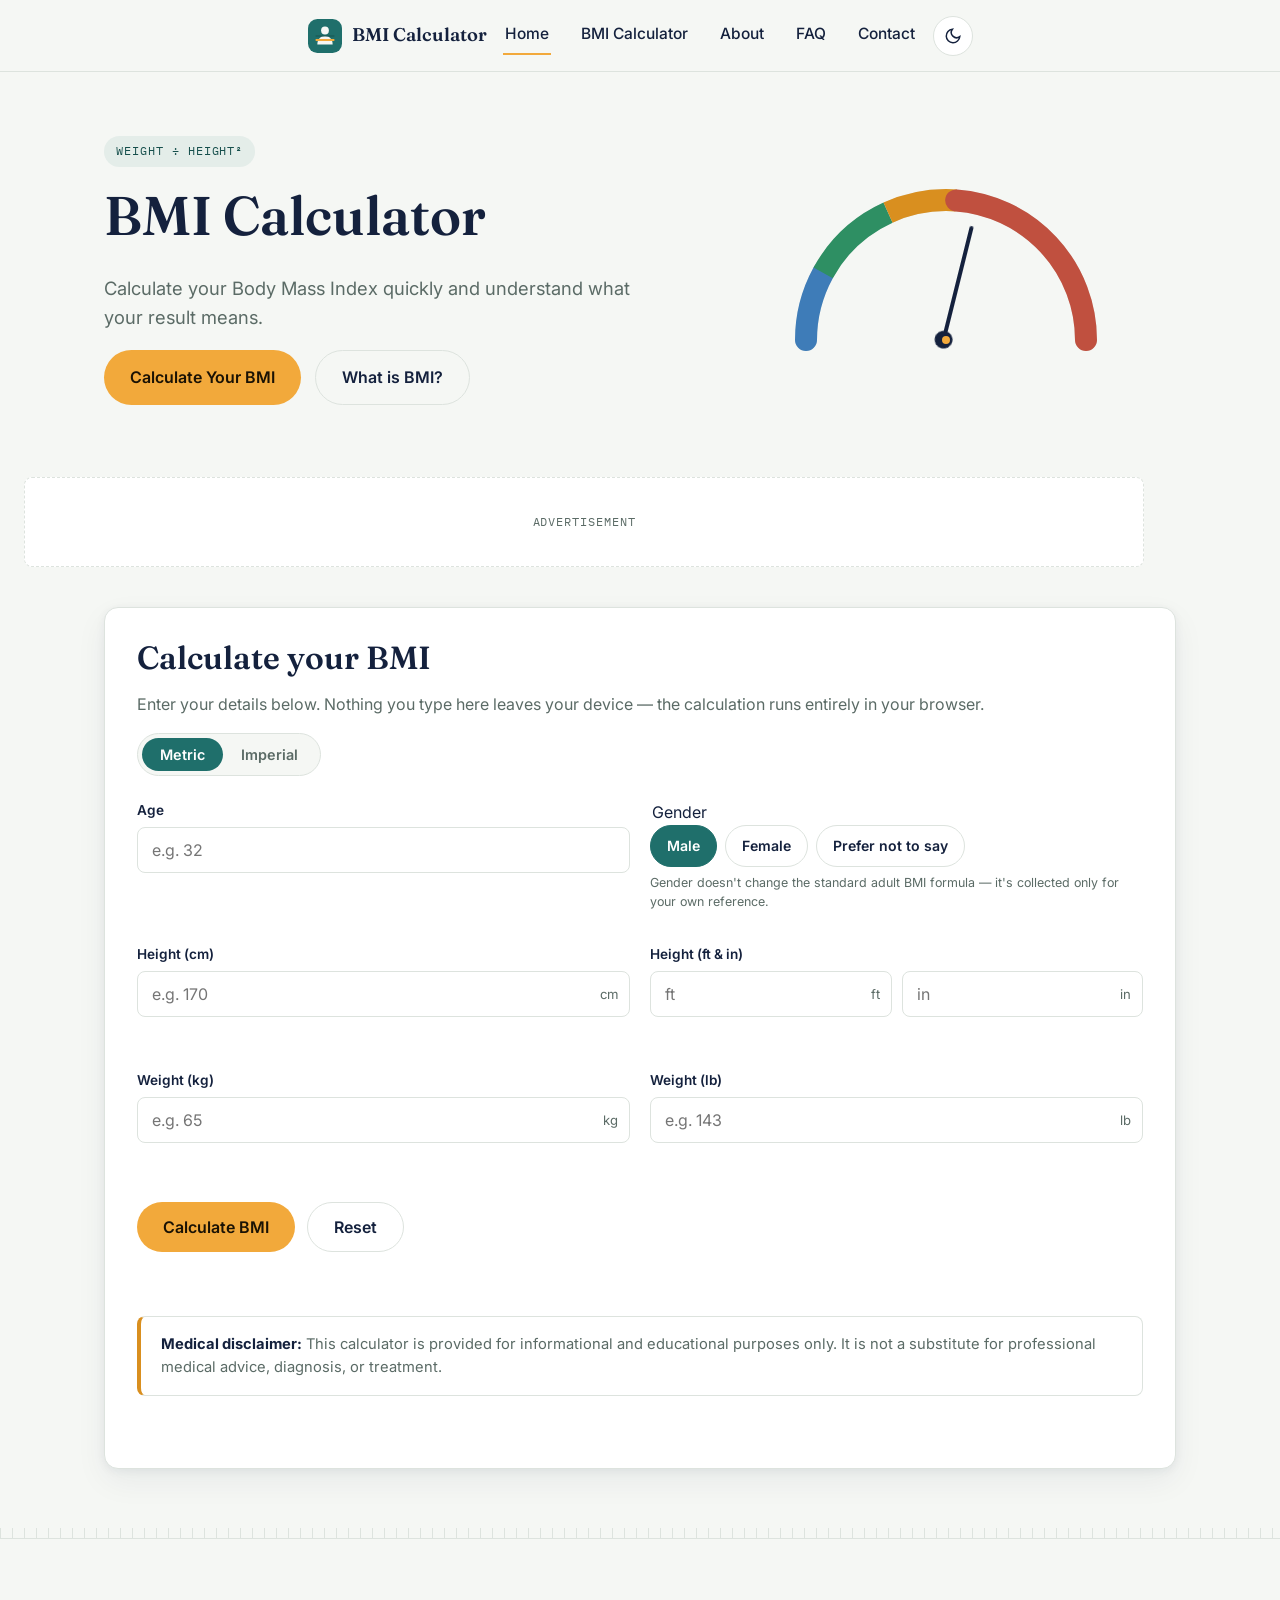
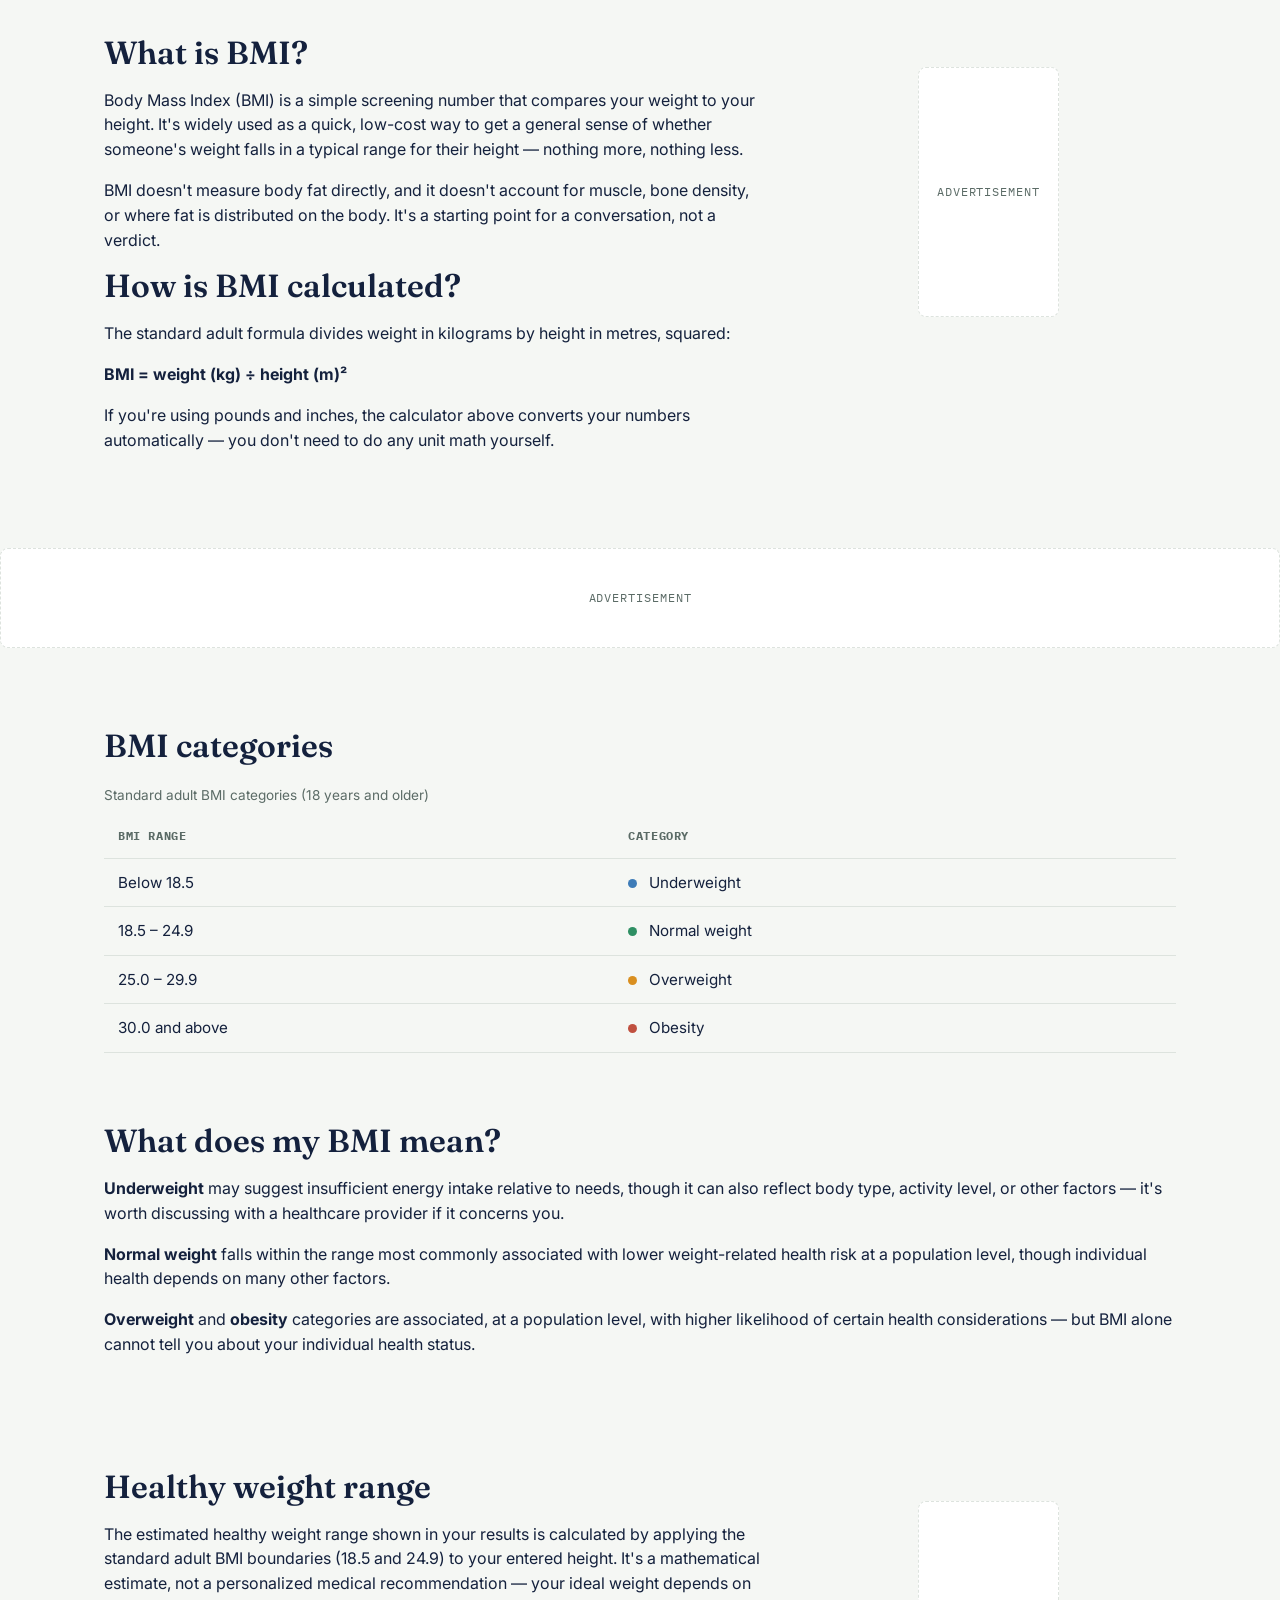
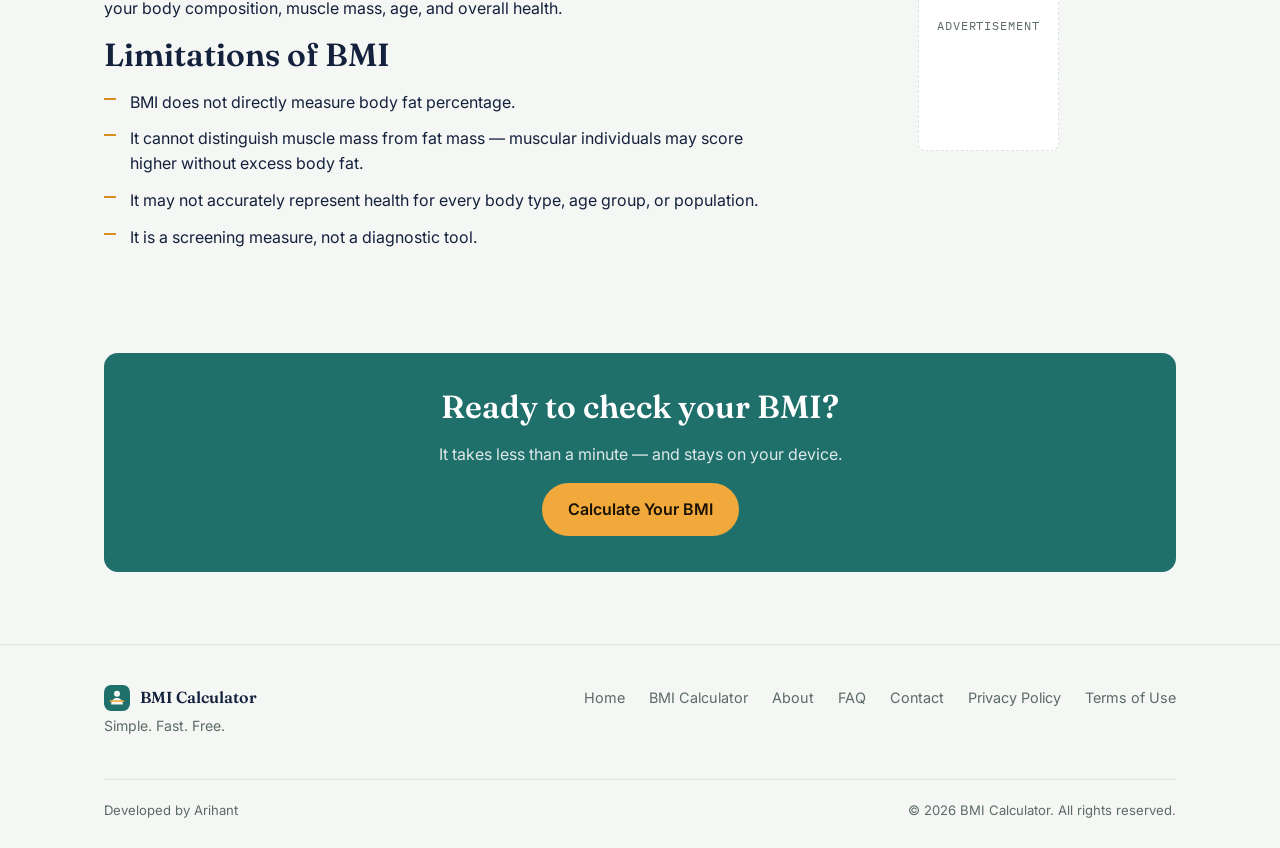
==== commit 5aa880a8: "Update index.html" ====
--- a/index.html
+++ b/index.html
@@ -1,377 +1,1077 @@
+
 <!DOCTYPE html>
 <html lang="en">
 <head>
-<meta charset="UTF-8">
-<meta name="viewport" content="width=device-width, initial-scale=1.0">
-<title>BMI Calculator – Calculate Your Body Mass Index</title>
-<meta name="description" content="Calculate your Body Mass Index (BMI) instantly with metric or imperial units. See your BMI category, a visual scale, and an estimated healthy weight range.">
-<link rel="canonical" href="https://YOUR-DOMAIN.com/">
-
-<!-- Open Graph -->
-<meta property="og:title" content="BMI Calculator – Calculate Your Body Mass Index">
-<meta property="og:description" content="A fast, free, and private BMI calculator with a visual scale and healthy weight range estimate.">
-<meta property="og:type" content="website">
-<meta property="og:url" content="https://YOUR-DOMAIN.com/">
-<meta property="og:site_name" content="BMI Calculator">
-
-<!-- Twitter / X -->
-<meta name="twitter:card" content="summary">
-<meta name="twitter:title" content="BMI Calculator – Calculate Your Body Mass Index">
-<meta name="twitter:description" content="Calculate your BMI instantly and understand what your result means.">
-
-<link rel="icon" href="favicon.svg" type="image/svg+xml">
-<link rel="preconnect" href="https://fonts.googleapis.com">
-<link rel="preconnect" href="https://fonts.gstatic.com" crossorigin>
-<link href="https://fonts.googleapis.com/css2?family=Fraunces:opsz,wght@9..144,500;9..144,600&family=Inter:wght@400;500;600;700&family=IBM+Plex+Mono:wght@500;600&display=swap" rel="stylesheet">
-<link rel="stylesheet" href="style.css">
-
-<script type="application/ld+json">
-{
-  "@context": "https://schema.org",
-  "@type": "WebSite",
-  "name": "BMI Calculator",
-  "url": "https://YOUR-DOMAIN.com/"
-}
-</script>
-<script type="application/ld+json">
-{
-  "@context": "https://schema.org",
-  "@type": "WebPage",
-  "name": "BMI Calculator – Calculate Your Body Mass Index",
-  "url": "https://YOUR-DOMAIN.com/",
-  "description": "Calculate your Body Mass Index (BMI) instantly with metric or imperial units."
-}
-</script>
+  <meta name="google-site-verification" content="ODSvDGuIBcaS5MWxdgHpW5CEg7LnemU4JaR4Mxb9LvE">
+  <meta charset="UTF-8">
+  <meta name="viewport" content="width=device-width, initial-scale=1.0">
+
+  <title>Free BMI Calculator - Calculate Your Body Mass Index</title>
+
+  <meta
+    name="description"
+    content="Calculate your Body Mass Index (BMI) instantly with metric or imperial units. See your BMI category, a visual scale, and an estimated healthy weight range."
+  >
+
+  <link rel="canonical" href="https://bmiwise.pages.dev/">
+
+  <!-- Open Graph -->
+  <meta property="og:title" content="BMI Calculator – Calculate Your Body Mass Index">
+  <meta
+    property="og:description"
+    content="A fast, free, and private BMI calculator with a visual scale and healthy weight range estimate."
+  >
+  <meta property="og:type" content="website">
+  <meta property="og:url" content="https://bmiwise.pages.dev/">
+  <meta property="og:site_name" content="BMI Calculator">
+
+  <!-- Twitter / X -->
+  <meta name="twitter:card" content="summary">
+  <meta name="twitter:title" content="BMI Calculator – Calculate Your Body Mass Index">
+  <meta
+    name="twitter:description"
+    content="Calculate your BMI instantly and understand what your result means."
+  >
+
+  <!-- Favicon -->
+  <link rel="icon" href="favicon.svg" type="image/svg+xml">
+
+  <!-- Fonts -->
+  <link rel="preconnect" href="https://fonts.googleapis.com">
+  <link rel="preconnect" href="https://fonts.gstatic.com" crossorigin>
+
+  <link
+    href="https://fonts.googleapis.com/css2?family=Fraunces:opsz,wght@9..144,500;9..144,600&family=Inter:wght@400;500;600;700&family=IBM+Plex+Mono:wght@500;600&display=swap"
+    rel="stylesheet"
+  >
+
+  <!-- Main stylesheet -->
+  <link rel="stylesheet" href="style.css">
+
+  <!-- Structured data: WebSite -->
+  <script type="application/ld+json">
+  {
+    "@context": "https://schema.org",
+    "@type": "WebSite",
+    "name": "BMI Calculator",
+    "url": "https://bmiwise.pages.dev/"
+  }
+  </script>
+
+  <!-- Structured data: WebPage -->
+  <script type="application/ld+json">
+  {
+    "@context": "https://schema.org",
+    "@type": "WebPage",
+    "name": "BMI Calculator – Calculate Your Body Mass Index",
+    "url": "https://bmiwise.pages.dev/",
+    "description": "Calculate your Body Mass Index (BMI) instantly with metric or imperial units."
+  }
+  </script>
 </head>
+
 <body>
-<a class="skip-link" href="#main">Skip to content</a>
-
-<header class="site-header">
-  <div class="container">
-    <a href="index.html" class="brand">
-      <svg viewBox="0 0 40 40" aria-hidden="true" focusable="false">
-        <rect width="40" height="40" rx="11" fill="var(--teal)"/>
-        <circle cx="20" cy="13.5" r="4.6" fill="var(--paper)"/>
-        <path d="M11 30c0-6.5 4-10 9-10s9 3.5 9 10" fill="var(--paper)"/>
-        <rect x="9" y="19" width="22" height="2" fill="var(--teal-dark)" opacity="0.5"/>
-        <rect x="9" y="23.5" width="22" height="2.4" fill="var(--amber)"/>
-      </svg>
-      <span class="brand-full">BMI Calculator</span>
-      <span class="brand-compact">BMI</span>
-    </a>
-
-    <nav class="main-nav" id="main-nav" aria-label="Primary">
-      <a href="index.html" aria-current="page">Home</a>
-      <a href="index.html#calculator">BMI Calculator</a>
-      <a href="about.html">About</a>
-      <a href="faq.html">FAQ</a>
-      <a href="contact.html">Contact</a>
-    </nav>
-
-    <div class="header-actions">
-      <button class="theme-toggle" type="button" aria-pressed="false" aria-label="Toggle dark mode">
-        <svg class="icon-moon" viewBox="0 0 24 24" fill="none" stroke="currentColor" stroke-width="2" aria-hidden="true"><path d="M21 12.8A9 9 0 1 1 11.2 3a7 7 0 0 0 9.8 9.8Z"/></svg>
-        <svg class="icon-sun" viewBox="0 0 24 24" fill="none" stroke="currentColor" stroke-width="2" aria-hidden="true"><circle cx="12" cy="12" r="4"/><path d="M12 2v3M12 19v3M4.2 4.2l2.1 2.1M17.7 17.7l2.1 2.1M2 12h3M19 12h3M4.2 19.8l2.1-2.1M17.7 6.3l2.1-2.1"/></svg>
-      </button>
-      <button class="nav-toggle" type="button" aria-expanded="false" aria-controls="main-nav" aria-label="Toggle menu">
-        <svg viewBox="0 0 24 24" fill="none" stroke="currentColor" stroke-width="2" aria-hidden="true"><path d="M3 6h18M3 12h18M3 18h18"/></svg>
-      </button>
+
+  <a class="skip-link" href="#main">Skip to content</a>
+
+  <!-- ==================== HEADER ==================== -->
+  <header class="site-header">
+    <div class="container">
+
+      <a href="index.html" class="brand" aria-label="BMI Calculator home">
+        <svg viewBox="0 0 40 40" aria-hidden="true" focusable="false">
+          <rect width="40" height="40" rx="11" fill="var(--teal)"/>
+          <circle cx="20" cy="13.5" r="4.6" fill="var(--paper)"/>
+          <path
+            d="M11 30c0-6.5 4-10 9-10s9 3.5 9 10"
+            fill="var(--paper)"
+          />
+          <rect
+            x="9"
+            y="19"
+            width="22"
+            height="2"
+            fill="var(--teal-dark)"
+            opacity="0.5"
+          />
+          <rect
+            x="9"
+            y="23.5"
+            width="22"
+            height="2.4"
+            fill="var(--amber)"
+          />
+        </svg>
+
+        <span class="brand-full">BMI Calculator</span>
+        <span class="brand-compact">BMI</span>
+      </a>
+
+      <nav class="main-nav" id="main-nav" aria-label="Primary">
+        <a href="index.html" aria-current="page">Home</a>
+        <a href="index.html#calculator">BMI Calculator</a>
+        <a href="about.html">About</a>
+        <a href="faq.html">FAQ</a>
+        <a href="contact.html">Contact</a>
+      </nav>
+
+      <div class="header-actions">
+
+        <button
+          class="theme-toggle"
+          type="button"
+          aria-pressed="false"
+          aria-label="Toggle dark mode"
+        >
+          <svg
+            class="icon-moon"
+            viewBox="0 0 24 24"
+            fill="none"
+            stroke="currentColor"
+            stroke-width="2"
+            aria-hidden="true"
+          >
+            <path d="M21 12.8A9 9 0 1 1 11.2 3a7 7 0 0 0 9.8 9.8Z"/>
+          </svg>
+
+          <svg
+            class="icon-sun"
+            viewBox="0 0 24 24"
+            fill="none"
+            stroke="currentColor"
+            stroke-width="2"
+            aria-hidden="true"
+          >
+            <circle cx="12" cy="12" r="4"/>
+            <path d="M12 2v3M12 19v3M4.2 4.2l2.1 2.1M17.7 17.7l2.1 2.1M2 12h3M19 12h3M4.2 19.8l2.1-2.1M17.7 6.3l2.1-2.1"/>
+          </svg>
+        </button>
+
+        <button
+          class="nav-toggle"
+          type="button"
+          aria-expanded="false"
+          aria-controls="main-nav"
+          aria-label="Toggle menu"
+        >
+          <svg
+            viewBox="0 0 24 24"
+            fill="none"
+            stroke="currentColor"
+            stroke-width="2"
+            aria-hidden="true"
+          >
+            <path d="M3 6h18M3 12h18M3 18h18"/>
+          </svg>
+        </button>
+
+      </div>
     </div>
-  </div>
-</header>
-
-<main id="main">
-
-  <section class="hero">
-    <div class="container">
-      <div>
-        <span class="hero-eyebrow">weight ÷ height²</span>
-        <h1>BMI Calculator</h1>
-        <p class="lead">Calculate your Body Mass Index quickly and understand what your result means.</p>
-        <div class="hero-actions">
-          <a href="#calculator" class="btn btn-primary">Calculate Your BMI</a>
-          <a href="#what-is-bmi" class="btn btn-secondary">What is BMI?</a>
+  </header>
+
+  <!-- ==================== MAIN ==================== -->
+  <main id="main">
+
+    <!-- ==================== HERO ==================== -->
+    <section class="hero">
+      <div class="container">
+
+        <div>
+          <span class="hero-eyebrow">weight ÷ height²</span>
+
+          <h1>BMI Calculator</h1>
+
+          <p class="lead">
+            Calculate your Body Mass Index quickly and understand what your result means.
+          </p>
+
+          <div class="hero-actions">
+            <a href="#calculator" class="btn btn-primary">
+              Calculate Your BMI
+            </a>
+
+            <a href="#what-is-bmi" class="btn btn-secondary">
+              What is BMI?
+            </a>
+          </div>
+        </div>
+
+        <div class="hero-dial-wrap">
+          <svg
+            class="hero-dial"
+            viewBox="0 0 320 200"
+            aria-hidden="true"
+            focusable="false"
+          >
+            <path
+              d="M20 170 A140 140 0 0 1 300 170"
+              fill="none"
+              stroke="var(--line)"
+              stroke-width="22"
+              stroke-linecap="round"
+            />
+
+            <path
+              d="M20 170 A140 140 0 0 1 300 170"
+              fill="none"
+              stroke="var(--cat-under)"
+              stroke-width="22"
+              stroke-dasharray="70 380"
+              stroke-linecap="round"
+            />
+
+            <path
+              d="M20 170 A140 140 0 0 1 300 170"
+              fill="none"
+              stroke="var(--cat-normal)"
+              stroke-width="22"
+              stroke-dasharray="90 380"
+              stroke-dashoffset="-70"
+              stroke-linecap="butt"
+            />
+
+            <path
+              d="M20 170 A140 140 0 0 1 300 170"
+              fill="none"
+              stroke="var(--cat-over)"
+              stroke-width="22"
+              stroke-dasharray="70 380"
+              stroke-dashoffset="-160"
+              stroke-linecap="butt"
+            />
+
+            <path
+              d="M20 170 A140 140 0 0 1 300 170"
+              fill="none"
+              stroke="var(--cat-obese)"
+              stroke-width="22"
+              stroke-dasharray="210 380"
+              stroke-dashoffset="-230"
+              stroke-linecap="round"
+            />
+
+            <g class="dial-needle">
+              <line
+                x1="160"
+                y1="170"
+                x2="160"
+                y2="55"
+                stroke="var(--ink)"
+                stroke-width="4"
+                stroke-linecap="round"
+              />
+
+              <circle
+                cx="160"
+                cy="170"
+                r="9"
+                fill="var(--ink)"
+              />
+            </g>
+
+            <circle
+              cx="160"
+              cy="170"
+              r="4"
+              fill="var(--amber)"
+            />
+          </svg>
+        </div>
+
+      </div>
+    </section>
+
+    <!-- Advertisement placeholder -->
+    <div
+      class="ad-slot ad-slot-banner"
+      role="complementary"
+      aria-label="Advertisement placeholder"
+    >
+      ADVERTISEMENT
+    </div>
+
+    <!-- ==================== CALCULATOR ==================== -->
+    <section class="calculator-section" id="calculator">
+      <div class="container">
+
+        <div class="calculator-card">
+
+          <h2>Calculate your BMI</h2>
+
+          <p class="muted">
+            Enter your details below. Nothing you type here leaves your device —
+            the calculation runs entirely in your browser.
+          </p>
+
+          <!-- Unit selector -->
+          <div
+            class="unit-switch"
+            role="group"
+            aria-label="Unit system"
+          >
+            <button
+              type="button"
+              data-unit="metric"
+              aria-pressed="true"
+            >
+              Metric
+            </button>
+
+            <button
+              type="button"
+              data-unit="imperial"
+              aria-pressed="false"
+            >
+              Imperial
+            </button>
+          </div>
+
+          <!-- BMI form -->
+          <form id="bmi-form" novalidate>
+
+            <div class="form-grid">
+
+              <!-- Age -->
+              <div class="field">
+                <label for="age">Age</label>
+
+                <input
+                  type="number"
+                  id="age"
+                  name="age"
+                  min="2"
+                  max="120"
+                  step="1"
+                  inputmode="numeric"
+                  placeholder="e.g. 32"
+                  aria-describedby="age-error"
+                >
+
+                <p
+                  class="field-error"
+                  id="age-error"
+                  aria-live="polite"
+                ></p>
+              </div>
+
+              <!-- Gender -->
+              <fieldset class="field">
+                <legend>Gender</legend>
+
+                <div class="radio-row">
+
+                  <label class="radio-pill">
+                    <input
+                      type="radio"
+                      name="gender"
+                      value="male"
+                      checked
+                    >
+                    <span>Male</span>
+                  </label>
+
+                  <label class="radio-pill">
+                    <input
+                      type="radio"
+                      name="gender"
+                      value="female"
+                    >
+                    <span>Female</span>
+                  </label>
+
+                  <label class="radio-pill">
+                    <input
+                      type="radio"
+                      name="gender"
+                      value="unspecified"
+                    >
+                    <span>Prefer not to say</span>
+                  </label>
+
+                </div>
+
+                <p class="hint">
+                  Gender doesn't change the standard adult BMI formula —
+                  it's collected only for your own reference.
+                </p>
+              </fieldset>
+
+              <!-- Metric height -->
+              <div
+                class="field"
+                id="height-metric-wrap"
+              >
+                <label for="height-cm">Height (cm)</label>
+
+                <div class="input-suffix-wrap">
+                  <input
+                    type="number"
+                    id="height-cm"
+                    name="height-cm"
+                    min="60"
+                    max="260"
+                    step="0.1"
+                    inputmode="decimal"
+                    placeholder="e.g. 170"
+                    aria-describedby="height-cm-error"
+                  >
+
+                  <span class="input-suffix">cm</span>
+                </div>
+
+                <p
+                  class="field-error"
+                  id="height-cm-error"
+                  aria-live="polite"
+                ></p>
+              </div>
+
+              <!-- Imperial height -->
+              <div
+                class="field"
+                id="height-imperial-wrap"
+                hidden
+              >
+                <label for="height-ft">Height (ft &amp; in)</label>
+
+                <div class="input-row">
+
+                  <div class="input-suffix-wrap">
+                    <input
+                      type="number"
+                      id="height-ft"
+                      name="height-ft"
+                      min="1"
+                      max="8"
+                      step="1"
+                      inputmode="numeric"
+                      placeholder="ft"
+                    >
+
+                    <span class="input-suffix">ft</span>
+                  </div>
+
+                  <div class="input-suffix-wrap">
+                    <input
+                      type="number"
+                      id="height-in"
+                      name="height-in"
+                      min="0"
+                      max="11"
+                      step="1"
+                      inputmode="numeric"
+                      placeholder="in"
+                    >
+
+                    <span class="input-suffix">in</span>
+                  </div>
+
+                </div>
+
+                <p
+                  class="field-error"
+                  id="height-ft-error"
+                  aria-live="polite"
+                ></p>
+              </div>
+
+              <!-- Metric weight -->
+              <div
+                class="field"
+                id="weight-metric-wrap"
+              >
+                <label for="weight-kg">Weight (kg)</label>
+
+                <div class="input-suffix-wrap">
+                  <input
+                    type="number"
+                    id="weight-kg"
+                    name="weight-kg"
+                    min="2"
+                    max="400"
+                    step="0.1"
+                    inputmode="decimal"
+                    placeholder="e.g. 65"
+                    aria-describedby="weight-kg-error"
+                  >
+
+                  <span class="input-suffix">kg</span>
+                </div>
+
+                <p
+                  class="field-error"
+                  id="weight-kg-error"
+                  aria-live="polite"
+                ></p>
+              </div>
+
+              <!-- Imperial weight -->
+              <div
+                class="field"
+                id="weight-imperial-wrap"
+                hidden
+              >
+                <label for="weight-lb">Weight (lb)</label>
+
+                <div class="input-suffix-wrap">
+                  <input
+                    type="number"
+                    id="weight-lb"
+                    name="weight-lb"
+                    min="4"
+                    max="900"
+                    step="0.1"
+                    inputmode="decimal"
+                    placeholder="e.g. 143"
+                  >
+
+                  <span class="input-suffix">lb</span>
+                </div>
+
+                <p
+                  class="field-error"
+                  id="weight-lb-error"
+                  aria-live="polite"
+                ></p>
+              </div>
+
+            </div>
+
+            <!-- Form buttons -->
+            <div class="form-actions">
+
+              <button
+                type="submit"
+                class="btn btn-primary"
+              >
+                Calculate BMI
+              </button>
+
+              <button
+                type="button"
+                id="reset-btn"
+                class="btn btn-secondary"
+              >
+                Reset
+              </button>
+
+            </div>
+
+            <p
+              class="status-msg"
+              id="status-msg"
+              role="status"
+              aria-live="polite"
+            ></p>
+
+          </form>
+
+          <!-- ==================== RESULTS ==================== -->
+          <div
+            class="results-panel"
+            id="results-panel"
+            aria-live="polite"
+          >
+
+            <!-- BMI readout -->
+            <div class="readout">
+
+              <div>
+                <div class="readout-label">Your BMI</div>
+                <div
+                  class="readout-value"
+                  id="readout-value"
+                >
+                  0.0
+                </div>
+              </div>
+
+              <div class="readout-category">
+                <span
+                  class="cat-dot"
+                  id="category-dot"
+                ></span>
+
+                <span id="readout-category">—</span>
+              </div>
+
+            </div>
+
+            <!-- BMI gauge -->
+            <div class="gauge-wrap">
+
+              <div class="gauge-labels">
+                <span>Underweight</span>
+                <span>Normal</span>
+                <span>Overweight</span>
+                <span>Obesity</span>
+              </div>
+
+              <div class="gauge-track">
+
+                <span class="gauge-seg under"></span>
+                <span class="gauge-seg normal"></span>
+                <span class="gauge-seg over"></span>
+                <span class="gauge-seg obese"></span>
+
+                <span
+                  class="gauge-marker"
+                  id="gauge-marker"
+                  data-bmi="0.0"
+                ></span>
+
+              </div>
+
+              <div class="gauge-ticks">
+                <span>10</span>
+                <span>18.5</span>
+                <span>25</span>
+                <span>30</span>
+                <span>40+</span>
+              </div>
+
+            </div>
+
+            <!-- Teen notice -->
+            <div
+              class="teen-notice"
+              id="teen-notice"
+              hidden
+            >
+              <h3>About BMI for people under 18</h3>
+
+              <p>
+                Standard adult BMI categories (underweight, normal, overweight,
+                obesity) don't directly apply to children and teenagers.
+                Pediatric BMI is typically interpreted using
+                <strong>age- and sex-specific BMI percentiles</strong>
+                compared against growth charts, since healthy body composition
+                changes as children grow. This calculator does not provide a
+                pediatric diagnosis or percentile assessment — a pediatrician
+                or healthcare provider is the right resource for interpreting
+                a young person's BMI.
+              </p>
+            </div>
+
+            <!-- Adult statistics -->
+            <div
+              class="results-grid"
+              id="adult-stats"
+            >
+
+              <div class="result-stat">
+                <div class="stat-label">
+                  Adult BMI reference range (normal)
+                </div>
+
+                <div
+                  class="stat-value"
+                  id="stat-range"
+                >
+                  18.5 – 24.9
+                </div>
+              </div>
+
+              <div class="result-stat">
+                <div class="stat-label">
+                  Estimated healthy weight range for your height
+                </div>
+
+                <div
+                  class="stat-value"
+                  id="stat-healthy-weight"
+                >
+                  —
+                </div>
+              </div>
+
+            </div>
+
+            <!-- Result actions -->
+            <div class="result-actions">
+
+              <button
+                type="button"
+                id="calc-again-btn"
+                class="btn-ghost"
+              >
+                Calculate again
+              </button>
+
+              <button
+                type="button"
+                id="copy-btn"
+                class="btn-ghost"
+              >
+                Copy result
+              </button>
+
+              <button
+                type="button"
+                id="share-btn"
+                class="btn-ghost"
+              >
+                Share result
+              </button>
+
+            </div>
+
+            <!-- History -->
+            <div class="history-block">
+
+              <h3>Your recent results</h3>
+
+              <p class="hint muted">
+                Saved only on this device. You can clear it anytime.
+              </p>
+
+              <ul
+                class="history-list"
+                id="history-list"
+              ></ul>
+
+              <button
+                type="button"
+                id="clear-history"
+                class="link-danger"
+              >
+                Clear saved results
+              </button>
+
+            </div>
+
+          </div>
+
+          <!-- Medical disclaimer -->
+          <div class="disclaimer">
+            <strong>Medical disclaimer:</strong>
+            This calculator is provided for informational and educational
+            purposes only. It is not a substitute for professional medical
+            advice, diagnosis, or treatment.
+          </div>
+
         </div>
       </div>
-      <div class="hero-dial-wrap">
-        <svg class="hero-dial" viewBox="0 0 320 200" aria-hidden="true" focusable="false">
-          <path d="M20 170 A140 140 0 0 1 300 170" fill="none" stroke="var(--line)" stroke-width="22" stroke-linecap="round"/>
-          <path d="M20 170 A140 140 0 0 1 300 170" fill="none" stroke="var(--cat-under)" stroke-width="22" stroke-dasharray="70 380" stroke-linecap="round"/>
-          <path d="M20 170 A140 140 0 0 1 300 170" fill="none" stroke="var(--cat-normal)" stroke-width="22" stroke-dasharray="90 380" stroke-dashoffset="-70" stroke-linecap="butt"/>
-          <path d="M20 170 A140 140 0 0 1 300 170" fill="none" stroke="var(--cat-over)" stroke-width="22" stroke-dasharray="70 380" stroke-dashoffset="-160" stroke-linecap="butt"/>
-          <path d="M20 170 A140 140 0 0 1 300 170" fill="none" stroke="var(--cat-obese)" stroke-width="22" stroke-dasharray="210 380" stroke-dashoffset="-230" stroke-linecap="round"/>
-          <g class="dial-needle">
-            <line x1="160" y1="170" x2="160" y2="55" stroke="var(--ink)" stroke-width="4" stroke-linecap="round"/>
-            <circle cx="160" cy="170" r="9" fill="var(--ink)"/>
-          </g>
-          <circle cx="160" cy="170" r="4" fill="var(--amber)"/>
-        </svg>
-      </div>
-    </div>
-  </section>
-
-  <div class="ad-slot ad-slot-banner" role="complementary" aria-label="Advertisement placeholder">ADVERTISEMENT</div>
-
-  <section class="calculator-section" id="calculator">
-    <div class="container">
-      <div class="calculator-card">
-        <h2>Calculate your BMI</h2>
-        <p class="muted">Enter your details below. Nothing you type here leaves your device — the calculation runs entirely in your browser.</p>
-
-        <div class="unit-switch" role="group" aria-label="Unit system">
-          <button type="button" data-unit="metric" aria-pressed="true">Metric</button>
-          <button type="button" data-unit="imperial" aria-pressed="false">Imperial</button>
-        </div>
-
-        <form id="bmi-form" novalidate>
-          <div class="form-grid">
-
-            <div class="field">
-              <label for="age">Age</label>
-              <input type="number" id="age" name="age" min="2" max="120" step="1" inputmode="numeric" placeholder="e.g. 32" aria-describedby="age-error">
-              <p class="field-error" id="age-error" aria-live="polite"></p>
-            </div>
-
-            <fieldset class="field">
-              <legend>Gender</legend>
-              <div class="radio-row">
-                <label class="radio-pill">
-                  <input type="radio" name="gender" value="male" checked>
-                  <span>Male</span>
-                </label>
-                <label class="radio-pill">
-                  <input type="radio" name="gender" value="female">
-                  <span>Female</span>
-                </label>
-                <label class="radio-pill">
-                  <input type="radio" name="gender" value="unspecified">
-                  <span>Prefer not to say</span>
-                </label>
-              </div>
-              <p class="hint">Gender doesn't change the standard adult BMI formula — it's collected only for your own reference.</p>
-            </fieldset>
-
-            <div class="field" id="height-metric-wrap">
-              <label for="height-cm">Height (cm)</label>
-              <div class="input-suffix-wrap">
-                <input type="number" id="height-cm" name="height-cm" min="60" max="260" step="0.1" inputmode="decimal" placeholder="e.g. 170" aria-describedby="height-cm-error">
-                <span class="input-suffix">cm</span>
-              </div>
-              <p class="field-error" id="height-cm-error" aria-live="polite"></p>
-            </div>
-
-            <div class="field" id="height-imperial-wrap" hidden>
-              <label for="height-ft">Height (ft &amp; in)</label>
-              <div class="input-row">
-                <div class="input-suffix-wrap">
-                  <input type="number" id="height-ft" name="height-ft" min="1" max="8" step="1" inputmode="numeric" placeholder="ft">
-                  <span class="input-suffix">ft</span>
-                </div>
-                <div class="input-suffix-wrap">
-                  <input type="number" id="height-in" name="height-in" min="0" max="11" step="1" inputmode="numeric" placeholder="in">
-                  <span class="input-suffix">in</span>
-                </div>
-              </div>
-              <p class="field-error" id="height-ft-error" aria-live="polite"></p>
-            </div>
-
-            <div class="field" id="weight-metric-wrap">
-              <label for="weight-kg">Weight (kg)</label>
-              <div class="input-suffix-wrap">
-                <input type="number" id="weight-kg" name="weight-kg" min="2" max="400" step="0.1" inputmode="decimal" placeholder="e.g. 65" aria-describedby="weight-kg-error">
-                <span class="input-suffix">kg</span>
-              </div>
-              <p class="field-error" id="weight-kg-error" aria-live="polite"></p>
-            </div>
-
-            <div class="field" id="weight-imperial-wrap" hidden>
-              <label for="weight-lb">Weight (lb)</label>
-              <div class="input-suffix-wrap">
-                <input type="number" id="weight-lb" name="weight-lb" min="4" max="900" step="0.1" inputmode="decimal" placeholder="e.g. 143">
-                <span class="input-suffix">lb</span>
-              </div>
-              <p class="field-error" id="weight-lb-error" aria-live="polite"></p>
-            </div>
+    </section>
+
+    <div
+      class="tick-rule"
+      aria-hidden="true"
+    ></div>
+
+    <!-- ==================== WHAT IS BMI ==================== -->
+    <section
+      class="section"
+      id="what-is-bmi"
+    >
+      <div class="container">
+
+        <div class="two-col">
+
+          <div>
+
+            <h2>What is BMI?</h2>
+
+            <p>
+              Body Mass Index (BMI) is a simple screening number that compares
+              your weight to your height. It's widely used as a quick, low-cost
+              way to get a general sense of whether someone's weight falls in
+              a typical range for their height — nothing more, nothing less.
+            </p>
+
+            <p>
+              BMI doesn't measure body fat directly, and it doesn't account
+              for muscle, bone density, or where fat is distributed on the body.
+              It's a starting point for a conversation, not a verdict.
+            </p>
+
+            <h2>How is BMI calculated?</h2>
+
+            <p>
+              The standard adult formula divides weight in kilograms by height
+              in metres, squared:
+            </p>
+
+            <p>
+              <strong>BMI = weight (kg) ÷ height (m)²</strong>
+            </p>
+
+            <p>
+              If you're using pounds and inches, the calculator above converts
+              your numbers automatically — you don't need to do any unit math
+              yourself.
+            </p>
 
           </div>
 
-          <div class="form-actions">
-            <button type="submit" class="btn btn-primary">Calculate BMI</button>
-            <button type="button" id="reset-btn" class="btn btn-secondary">Reset</button>
+          <div
+            class="ad-slot ad-slot-sidebar"
+            role="complementary"
+            aria-label="Advertisement placeholder"
+          >
+            ADVERTISEMENT
           </div>
-          <p class="status-msg" id="status-msg" role="status" aria-live="polite"></p>
-        </form>
-
-        <div class="results-panel" id="results-panel" aria-live="polite">
-          <div class="readout">
-            <div>
-              <div class="readout-label">Your BMI</div>
-              <div class="readout-value" id="readout-value">0.0</div>
-            </div>
-            <div class="readout-category">
-              <span class="cat-dot" id="category-dot"></span><span id="readout-category">—</span>
-            </div>
-          </div>
-
-          <div class="gauge-wrap">
-            <div class="gauge-labels">
-              <span>Underweight</span><span>Normal</span><span>Overweight</span><span>Obesity</span>
-            </div>
-            <div class="gauge-track">
-              <span class="gauge-seg under"></span>
-              <span class="gauge-seg normal"></span>
-              <span class="gauge-seg over"></span>
-              <span class="gauge-seg obese"></span>
-              <span class="gauge-marker" id="gauge-marker" data-bmi="0.0"></span>
-            </div>
-            <div class="gauge-ticks"><span>10</span><span>18.5</span><span>25</span><span>30</span><span>40+</span></div>
-          </div>
-
-          <div class="teen-notice" id="teen-notice" hidden>
-            <h3>About BMI for people under 18</h3>
-            <p>Standard adult BMI categories (underweight, normal, overweight, obesity) don't directly apply to children and teenagers. Pediatric BMI is typically interpreted using <strong>age- and sex-specific BMI percentiles</strong> compared against growth charts, since healthy body composition changes as children grow. This calculator does not provide a pediatric diagnosis or percentile assessment — a pediatrician or healthcare provider is the right resource for interpreting a young person's BMI.</p>
-          </div>
-
-          <div class="results-grid" id="adult-stats">
-            <div class="result-stat">
-              <div class="stat-label">Adult BMI reference range (normal)</div>
-              <div class="stat-value" id="stat-range">18.5 – 24.9</div>
-            </div>
-            <div class="result-stat">
-              <div class="stat-label">Estimated healthy weight range for your height</div>
-              <div class="stat-value" id="stat-healthy-weight">—</div>
-            </div>
-          </div>
-
-          <div class="result-actions">
-            <button type="button" id="calc-again-btn" class="btn-ghost">Calculate again</button>
-            <button type="button" id="copy-btn" class="btn-ghost">Copy result</button>
-            <button type="button" id="share-btn" class="btn-ghost">Share result</button>
-          </div>
-
-          <div class="history-block">
-            <h3>Your recent results</h3>
-            <p class="hint muted">Saved only on this device. You can clear it anytime.</p>
-            <ul class="history-list" id="history-list"></ul>
-            <button type="button" id="clear-history" class="link-danger">Clear saved results</button>
-          </div>
-        </div>
-
-        <div class="disclaimer">
-          <strong>Medical disclaimer:</strong> This calculator is provided for informational and educational purposes only. It is not a substitute for professional medical advice, diagnosis, or treatment.
+
         </div>
       </div>
+    </section>
+
+    <!-- Inline advertisement -->
+    <div
+      class="ad-slot ad-slot-inline"
+      role="complementary"
+      aria-label="Advertisement placeholder"
+    >
+      ADVERTISEMENT
     </div>
-  </section>
-
-  <div class="tick-rule" aria-hidden="true"></div>
-
-  <section class="section" id="what-is-bmi">
+
+    <!-- ==================== BMI CATEGORIES ==================== -->
+    <section class="section">
+      <div class="container">
+
+        <h2>BMI categories</h2>
+
+        <table class="bmi-table">
+
+          <caption>
+            Standard adult BMI categories (18 years and older)
+          </caption>
+
+          <thead>
+            <tr>
+              <th scope="col">BMI range</th>
+              <th scope="col">Category</th>
+            </tr>
+          </thead>
+
+          <tbody>
+
+            <tr>
+              <td>Below 18.5</td>
+              <td>
+                <span
+                  class="cat-dot"
+                  style="background:var(--cat-under)"
+                ></span>
+                Underweight
+              </td>
+            </tr>
+
+            <tr>
+              <td>18.5 – 24.9</td>
+              <td>
+                <span
+                  class="cat-dot"
+                  style="background:var(--cat-normal)"
+                ></span>
+                Normal weight
+              </td>
+            </tr>
+
+            <tr>
+              <td>25.0 – 29.9</td>
+              <td>
+                <span
+                  class="cat-dot"
+                  style="background:var(--cat-over)"
+                ></span>
+                Overweight
+              </td>
+            </tr>
+
+            <tr>
+              <td>30.0 and above</td>
+              <td>
+                <span
+                  class="cat-dot"
+                  style="background:var(--cat-obese)"
+                ></span>
+                Obesity
+              </td>
+            </tr>
+
+          </tbody>
+        </table>
+
+        <h2 style="margin-top:2.2em">
+          What does my BMI mean?
+        </h2>
+
+        <p>
+          <strong>Underweight</strong> may suggest insufficient energy intake
+          relative to needs, though it can also reflect body type, activity
+          level, or other factors — it's worth discussing with a healthcare
+          provider if it concerns you.
+        </p>
+
+        <p>
+          <strong>Normal weight</strong> falls within the range most commonly
+          associated with lower weight-related health risk at a population
+          level, though individual health depends on many other factors.
+        </p>
+
+        <p>
+          <strong>Overweight</strong> and <strong>obesity</strong> categories
+          are associated, at a population level, with higher likelihood of
+          certain health considerations — but BMI alone cannot tell you about
+          your individual health status.
+        </p>
+
+      </div>
+    </section>
+
+    <!-- ==================== HEALTHY WEIGHT / LIMITATIONS ==================== -->
+    <section class="section">
+
+      <div class="container two-col">
+
+        <div>
+
+          <h2>Healthy weight range</h2>
+
+          <p>
+            The estimated healthy weight range shown in your results is
+            calculated by applying the standard adult BMI boundaries
+            (18.5 and 24.9) to your entered height. It's a mathematical
+            estimate, not a personalized medical recommendation — your ideal
+            weight depends on your body composition, muscle mass, age, and
+            overall health.
+          </p>
+
+          <h2>Limitations of BMI</h2>
+
+          <ul class="limits-list">
+            <li>BMI does not directly measure body fat percentage.</li>
+            <li>
+              It cannot distinguish muscle mass from fat mass — muscular
+              individuals may score higher without excess body fat.
+            </li>
+            <li>
+              It may not accurately represent health for every body type,
+              age group, or population.
+            </li>
+            <li>
+              It is a screening measure, not a diagnostic tool.
+            </li>
+          </ul>
+
+        </div>
+
+        <div
+          class="ad-slot ad-slot-sidebar"
+          role="complementary"
+          aria-label="Advertisement placeholder"
+        >
+          ADVERTISEMENT
+        </div>
+
+      </div>
+    </section>
+
+    <!-- ==================== CTA ==================== -->
+    <section class="section">
+
+      <div class="container">
+
+        <div class="cta-banner">
+
+          <h2>Ready to check your BMI?</h2>
+
+          <p style="color:rgba(255,255,255,0.85)">
+            It takes less than a minute — and stays on your device.
+          </p>
+
+          <a
+            href="#calculator"
+            class="btn btn-primary"
+          >
+            Calculate Your BMI
+          </a>
+
+        </div>
+
+      </div>
+    </section>
+
+  </main>
+
+  <!-- ==================== FOOTER ==================== -->
+  <footer class="site-footer">
+
     <div class="container">
-      <div class="two-col">
+
+      <div class="footer-top">
+
         <div>
-          <h2>What is BMI?</h2>
-          <p>Body Mass Index (BMI) is a simple screening number that compares your weight to your height. It's widely used as a quick, low-cost way to get a general sense of whether someone's weight falls in a typical range for their height — nothing more, nothing less.</p>
-          <p>BMI doesn't measure body fat directly, and it doesn't account for muscle, bone density, or where fat is distributed on the body. It's a starting point for a conversation, not a verdict.</p>
-
-          <h2>How is BMI calculated?</h2>
-          <p>The standard adult formula divides weight in kilograms by height in metres, squared:</p>
-          <p><strong>BMI = weight (kg) ÷ height (m)²</strong></p>
-          <p>If you're using pounds and inches, the calculator above converts your numbers automatically — you don't need to do any unit math yourself.</p>
+
+          <div class="footer-brand">
+
+            <svg
+              viewBox="0 0 40 40"
+              aria-hidden="true"
+              focusable="false"
+            >
+              <rect
+                width="40"
+                height="40"
+                rx="11"
+                fill="var(--teal)"
+              />
+
+              <circle
+                cx="20"
+                cy="13.5"
+                r="4.6"
+                fill="var(--paper)"
+              />
+
+              <path
+                d="M11 30c0-6.5 4-10 9-10s9 3.5 9 10"
+                fill="var(--paper)"
+              />
+
+              <rect
+                x="9"
+                y="23.5"
+                width="22"
+                height="2.4"
+                fill="var(--amber)"
+              />
+            </svg>
+
+            <span>BMI Calculator</span>
+
+          </div>
+
+          <p class="footer-tagline">
+            Simple. Fast. Free.
+          </p>
+
         </div>
 
-        <div class="ad-slot ad-slot-sidebar" role="complementary" aria-label="Advertisement placeholder">ADVERTISEMENT</div>
+        <ul class="footer-links">
+          <li><a href="index.html">Home</a></li>
+          <li><a href="index.html#calculator">BMI Calculator</a></li>
+          <li><a href="about.html">About</a></li>
+          <li><a href="faq.html">FAQ</a></li>
+          <li><a href="contact.html">Contact</a></li>
+          <li><a href="privacy.html">Privacy Policy</a></li>
+          <li><a href="terms.html">Terms of Use</a></li>
+        </ul>
+
       </div>
+
+      <div class="footer-bottom">
+        <span>Developed by Arihant</span>
+        <span>© 2026 BMI Calculator. All rights reserved.</span>
+      </div>
+
     </div>
-  </section>
-
-  <div class="ad-slot ad-slot-inline" role="complementary" aria-label="Advertisement placeholder">ADVERTISEMENT</div>
-
-  <section class="section">
-    <div class="container">
-      <h2>BMI categories</h2>
-      <table class="bmi-table">
-        <caption>Standard adult BMI categories (18 years and older)</caption>
-        <thead>
-          <tr><th scope="col">BMI range</th><th scope="col">Category</th></tr>
-        </thead>
-        <tbody>
-          <tr><td>Below 18.5</td><td><span class="cat-dot" style="background:var(--cat-under)"></span>Underweight</td></tr>
-          <tr><td>18.5 – 24.9</td><td><span class="cat-dot" style="background:var(--cat-normal)"></span>Normal weight</td></tr>
-          <tr><td>25.0 – 29.9</td><td><span class="cat-dot" style="background:var(--cat-over)"></span>Overweight</td></tr>
-          <tr><td>30.0 and above</td><td><span class="cat-dot" style="background:var(--cat-obese)"></span>Obesity</td></tr>
-        </tbody>
-      </table>
-
-      <h2 style="margin-top:2.2em">What does my BMI mean?</h2>
-      <p><strong>Underweight</strong> may suggest insufficient energy intake relative to needs, though it can also reflect body type, activity level, or other factors — it's worth discussing with a healthcare provider if it concerns you.</p>
-      <p><strong>Normal weight</strong> falls within the range most commonly associated with lower weight-related health risk at a population level, though individual health depends on many other factors.</p>
-      <p><strong>Overweight</strong> and <strong>obesity</strong> categories are associated, at a population level, with higher likelihood of certain health considerations — but BMI alone cannot tell you about your individual health status.</p>
-    </div>
-  </section>
-
-  <section class="section">
-    <div class="container two-col">
-      <div>
-        <h2>Healthy weight range</h2>
-        <p>The estimated healthy weight range shown in your results is calculated by applying the standard adult BMI boundaries (18.5 and 24.9) to your entered height. It's a mathematical estimate, not a personalized medical recommendation — your ideal weight depends on your body composition, muscle mass, age, and overall health.</p>
-
-        <h2>Limitations of BMI</h2>
-        <ul class="limits-list">
-          <li>BMI does not directly measure body fat percentage.</li>
-          <li>It cannot distinguish muscle mass from fat mass — muscular individuals may score higher without excess body fat.</li>
-          <li>It may not accurately represent health for every body type, age group, or population.</li>
-          <li>It is a screening measure, not a diagnostic tool.</li>
-        </ul>
-      </div>
-      <div class="ad-slot ad-slot-sidebar" role="complementary" aria-label="Advertisement placeholder">ADVERTISEMENT</div>
-    </div>
-  </section>
-
-  <section class="section">
-    <div class="container">
-      <div class="cta-banner">
-        <h2>Ready to check your BMI?</h2>
-        <p style="color:rgba(255,255,255,0.85)">It takes less than a minute — and stays on your device.</p>
-        <a href="#calculator" class="btn btn-primary">Calculate Your BMI</a>
-      </div>
-    </div>
-  </section>
-
-</main>
-
-<footer class="site-footer">
-  <div class="container">
-    <div class="footer-top">
-      <div>
-        <div class="footer-brand">
-          <svg viewBox="0 0 40 40" aria-hidden="true" focusable="false">
-            <rect width="40" height="40" rx="11" fill="var(--teal)"/>
-            <circle cx="20" cy="13.5" r="4.6" fill="var(--paper)"/>
-            <path d="M11 30c0-6.5 4-10 9-10s9 3.5 9 10" fill="var(--paper)"/>
-            <rect x="9" y="23.5" width="22" height="2.4" fill="var(--amber)"/>
-          </svg>
-          <span>BMI Calculator</span>
-        </div>
-        <p class="footer-tagline">Simple. Fast. Free.</p>
-      </div>
-      <ul class="footer-links">
-        <li><a href="index.html">Home</a></li>
-        <li><a href="index.html#calculator">BMI Calculator</a></li>
-        <li><a href="about.html">About</a></li>
-        <li><a href="faq.html">FAQ</a></li>
-        <li><a href="contact.html">Contact</a></li>
-        <li><a href="privacy.html">Privacy Policy</a></li>
-        <li><a href="terms.html">Terms of Use</a></li>
-      </ul>
-    </div>
-    <div class="footer-bottom">
-      <span>Developed by Arihant</span>
-      <span>© 2026 BMI Calculator. All rights reserved.</span>
-    </div>
-  </div>
-</footer>
-
-<script src="script.js"></script>
+  </footer>
+
+  <!-- JavaScript -->
+  <script src="script.js"></script>
+
 </body>
 </html>
+
